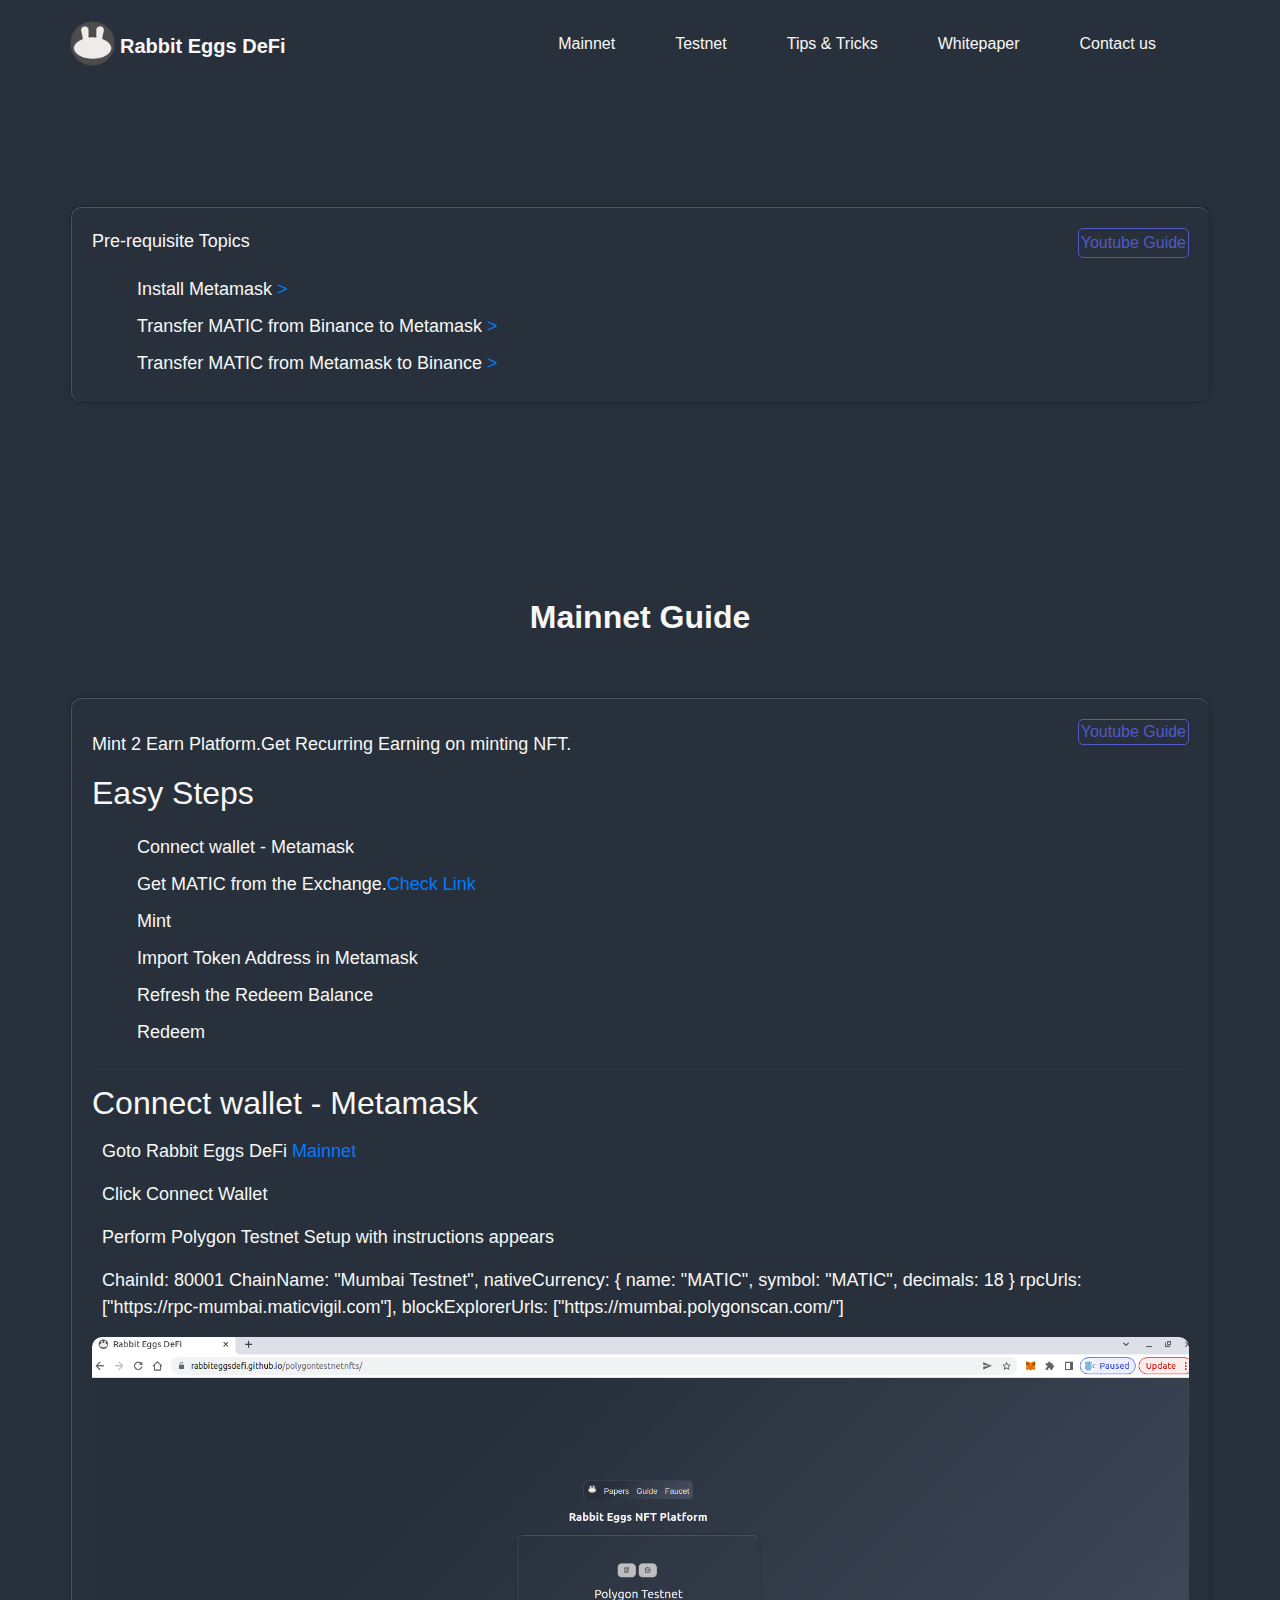
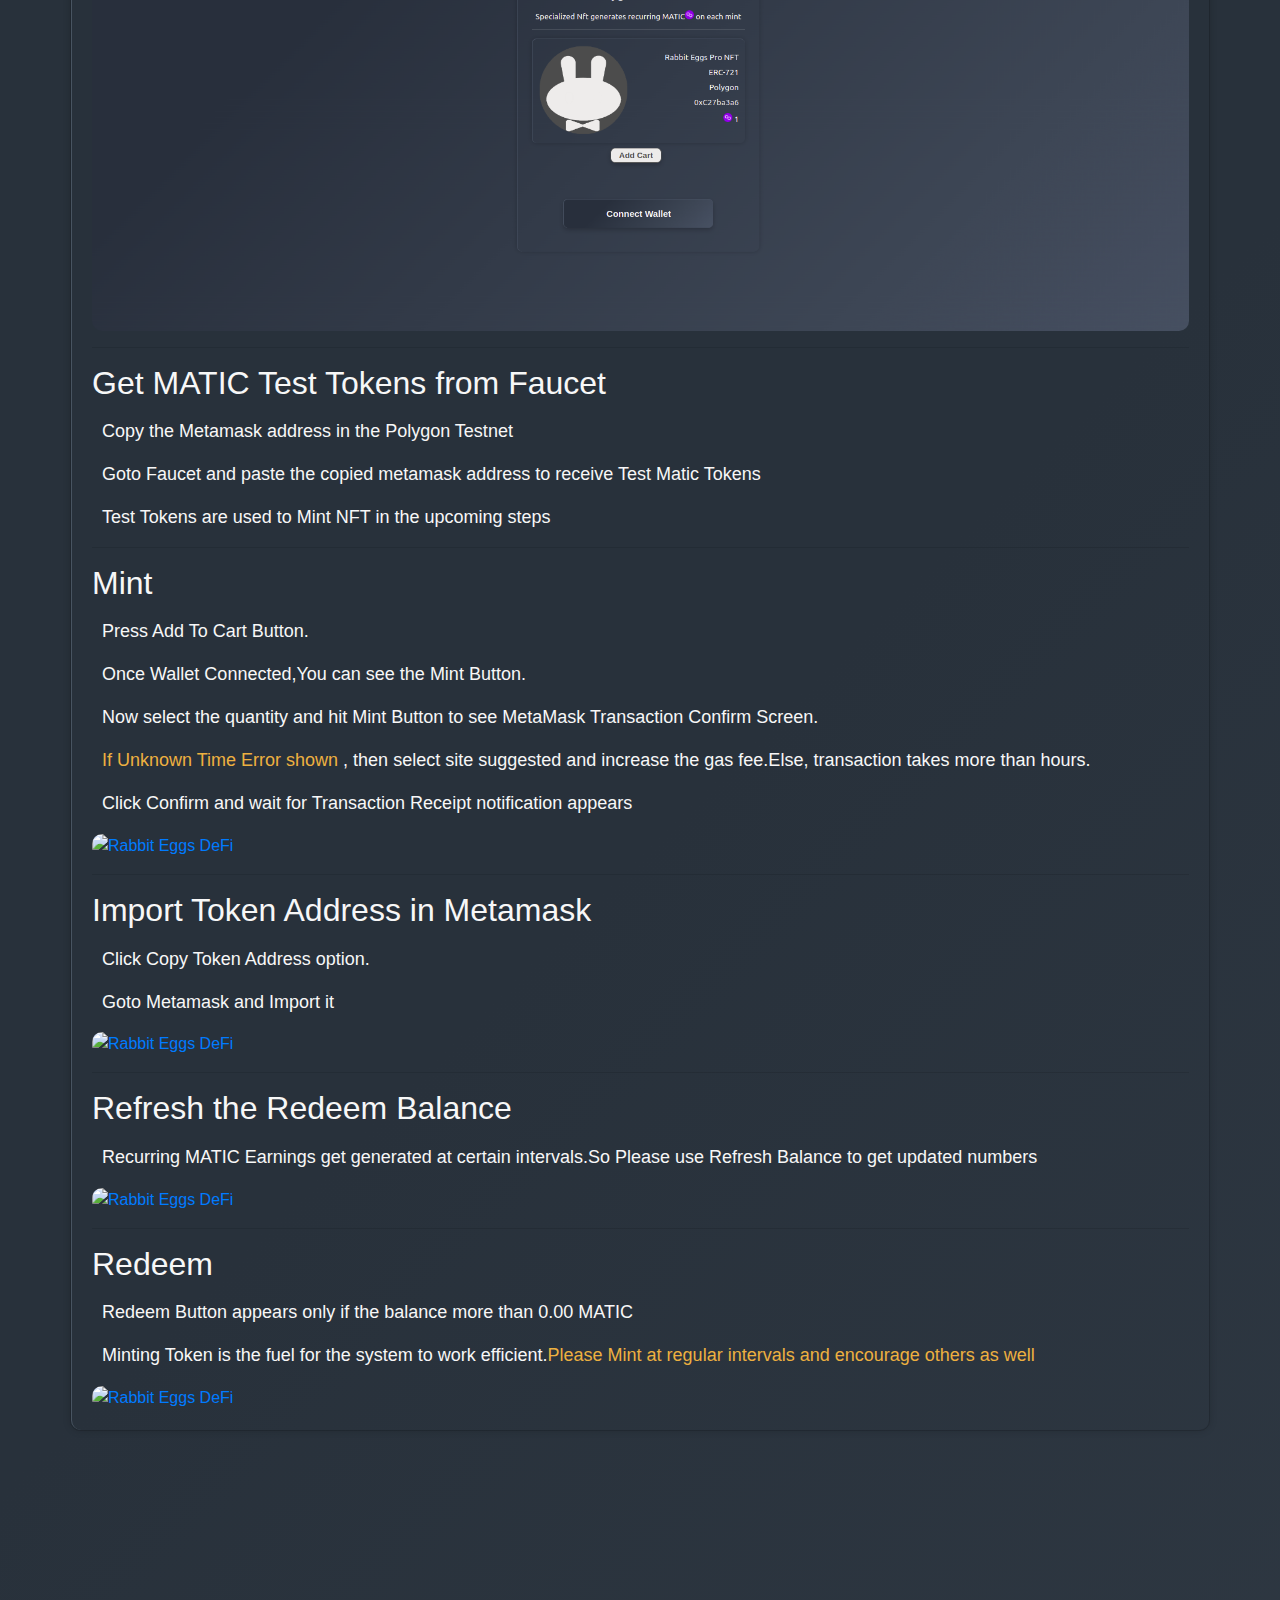
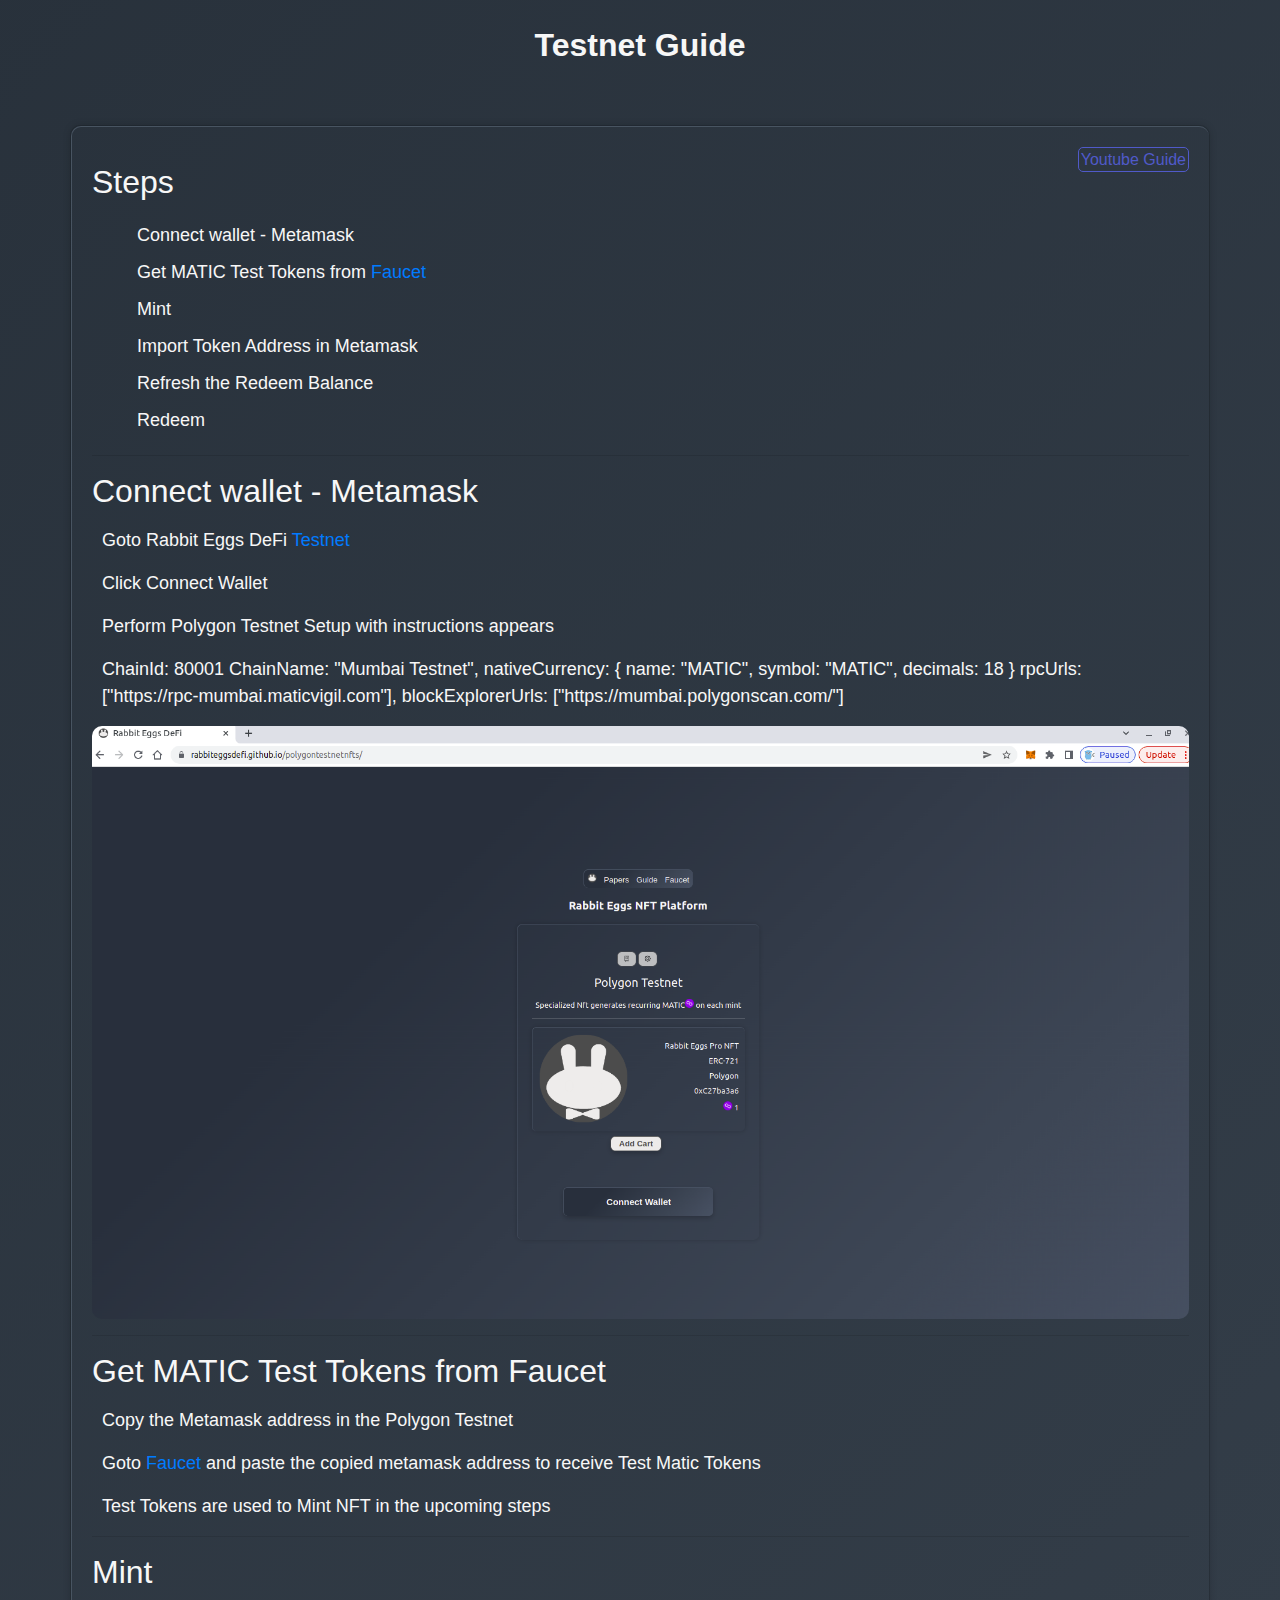
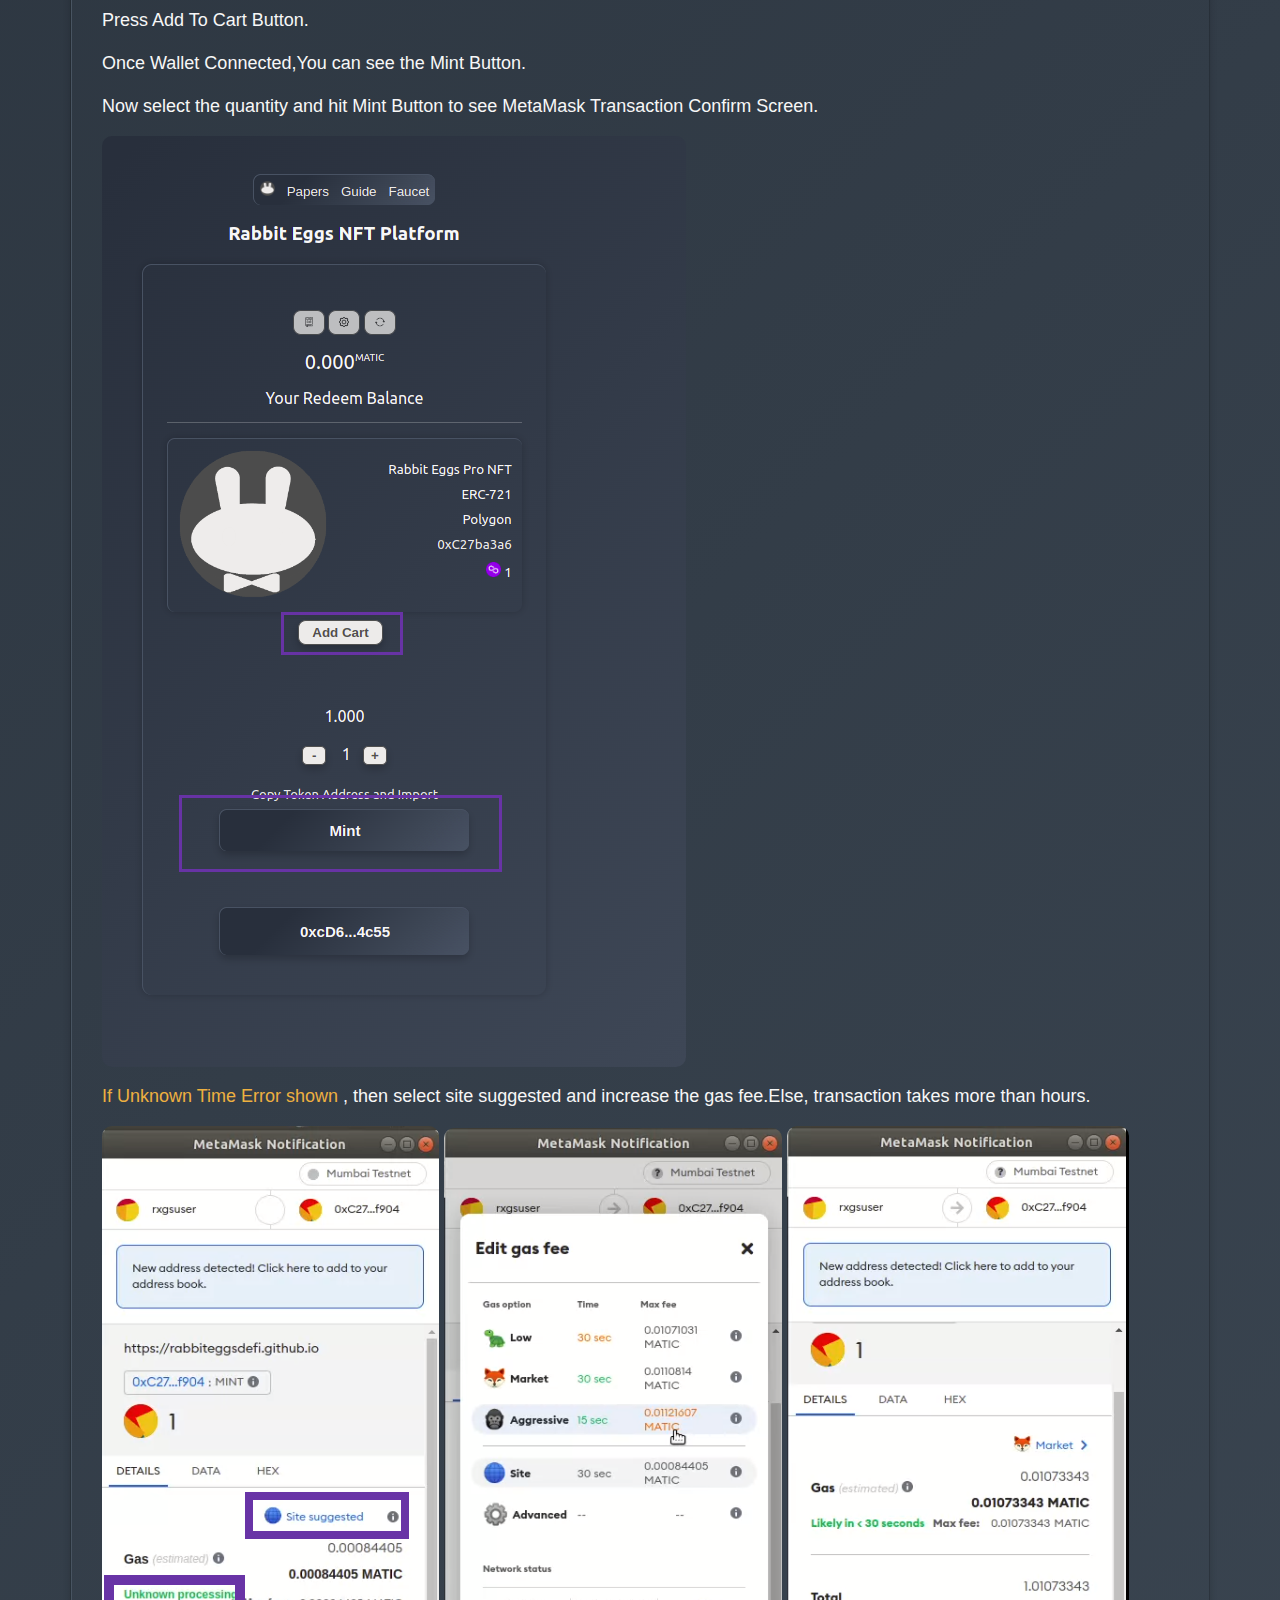
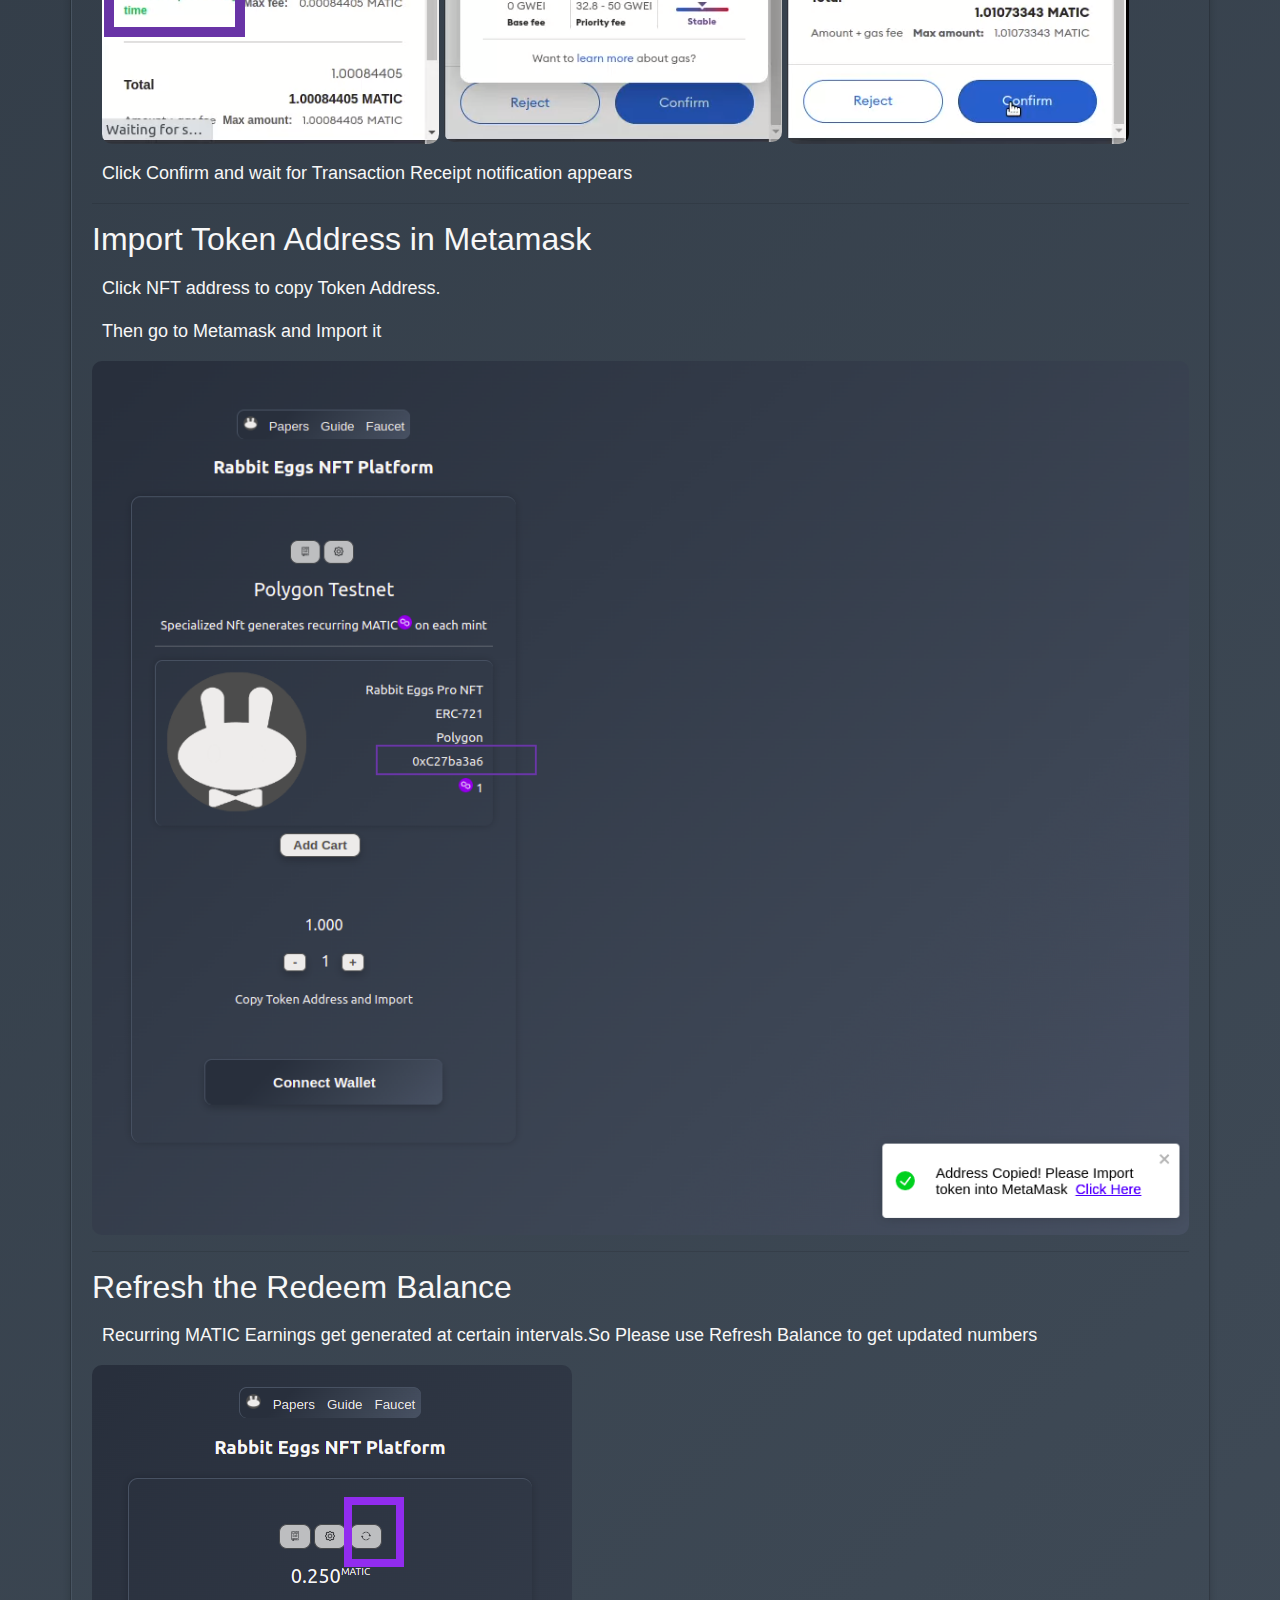
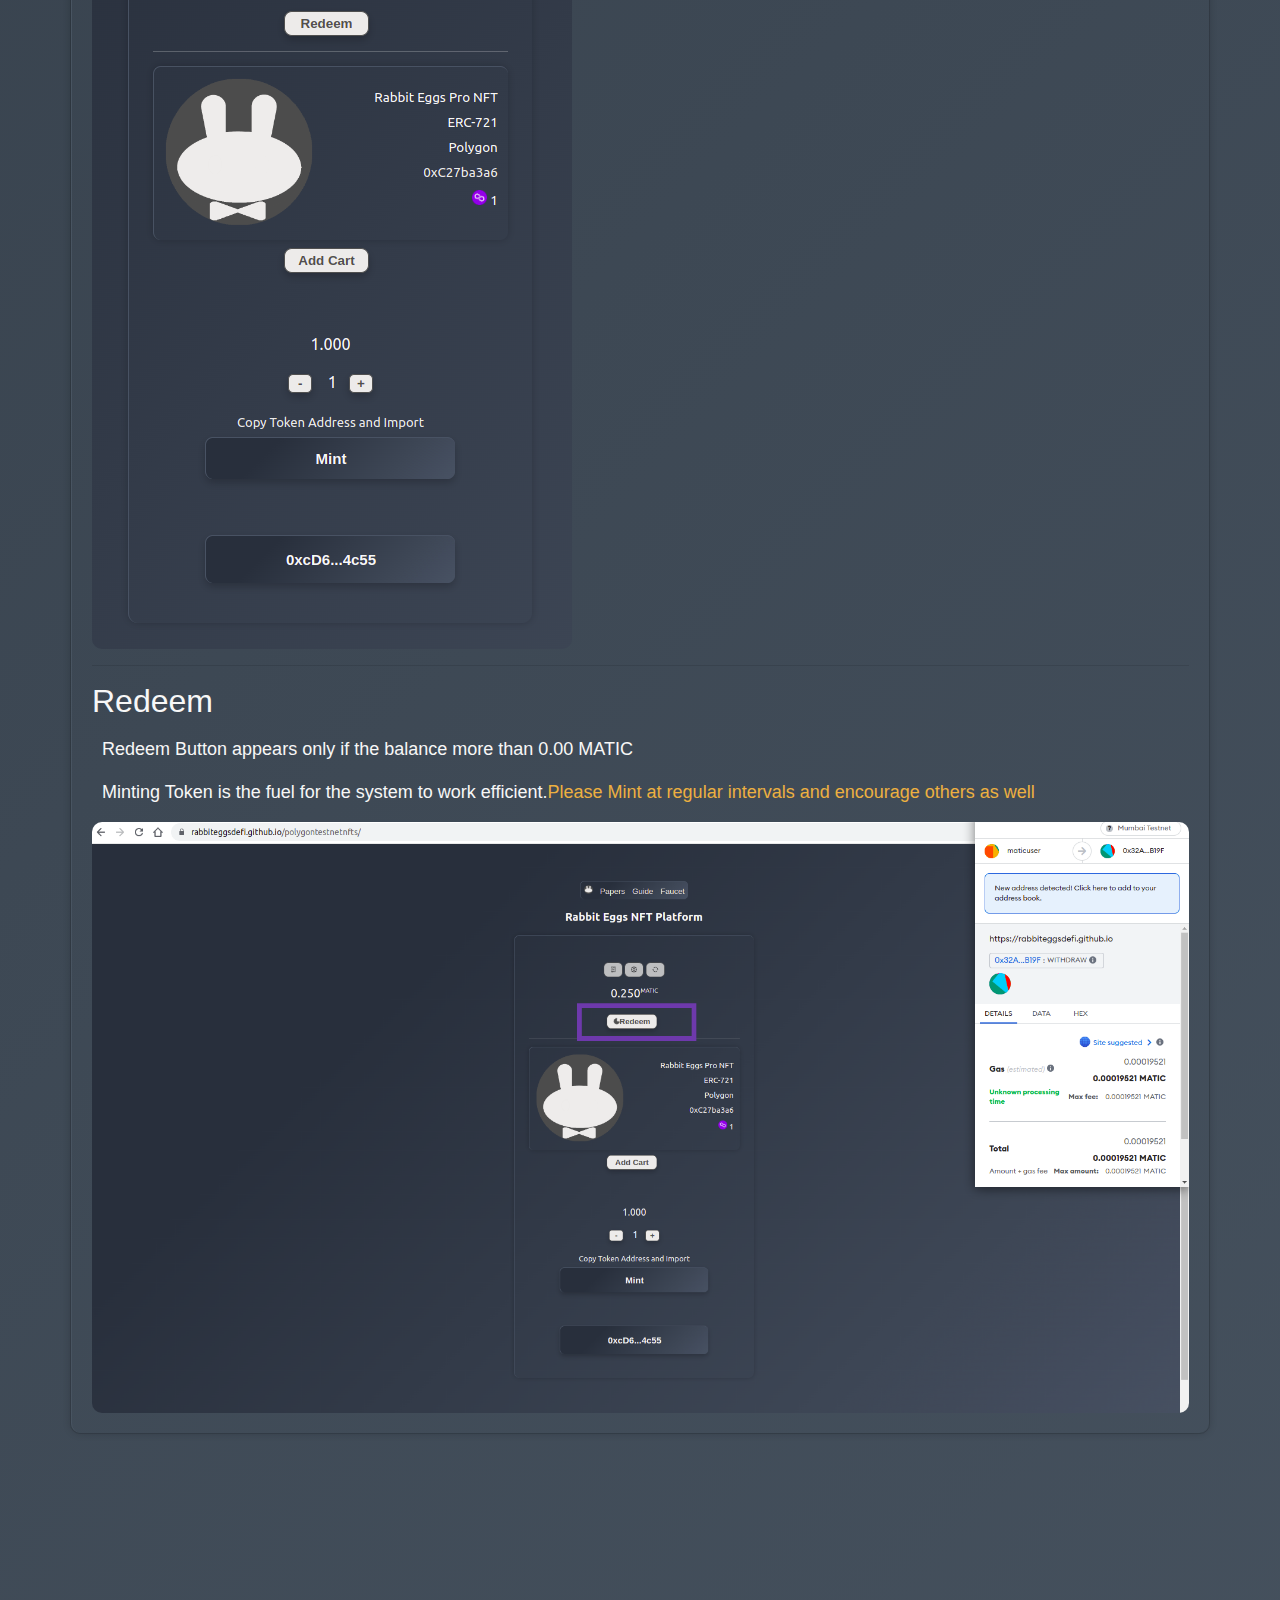
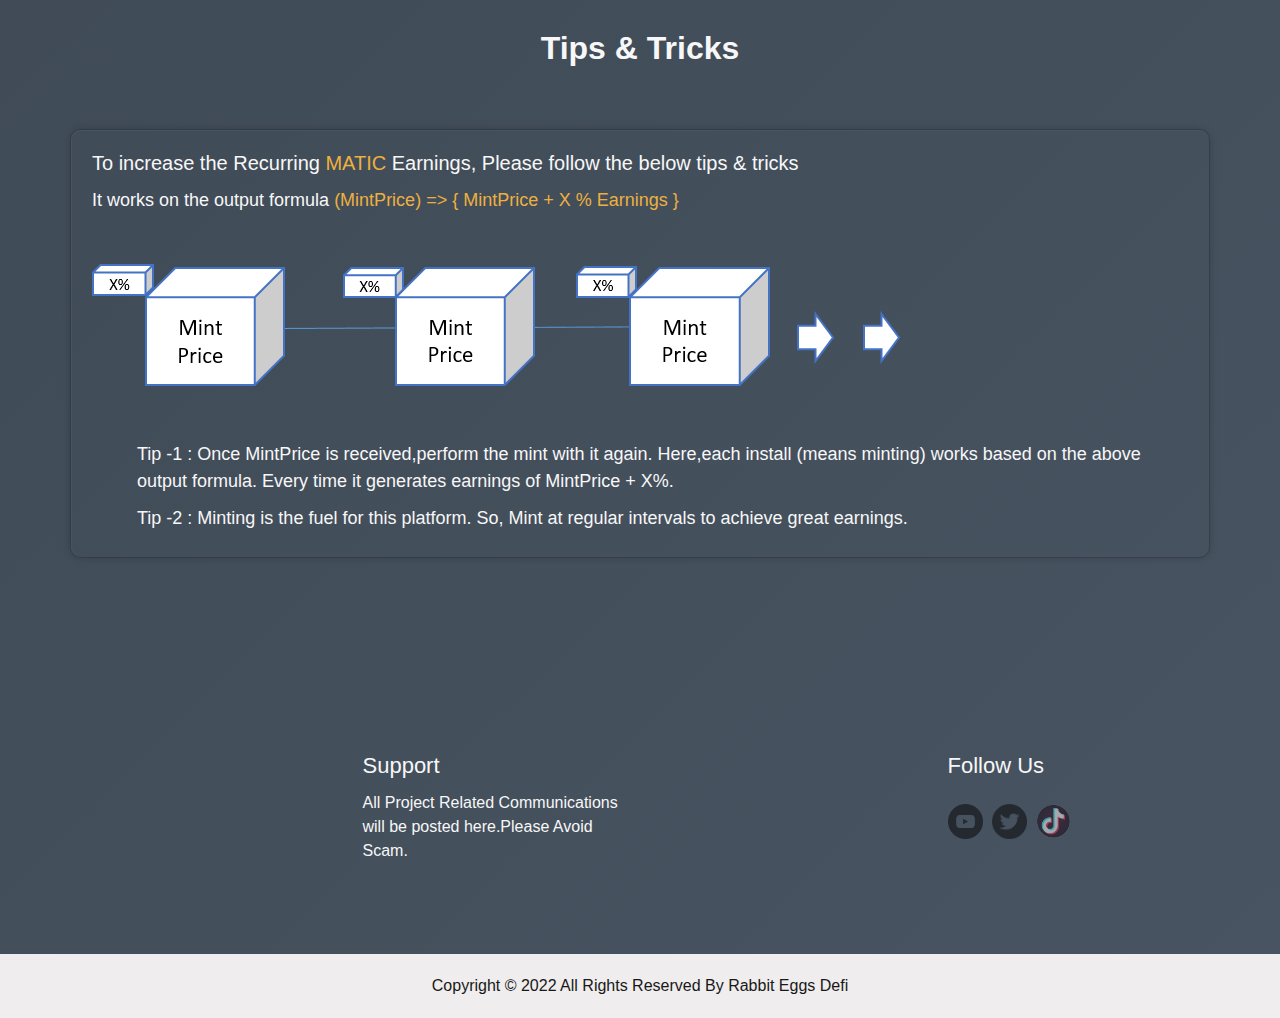
==== index.html @ e7e130bf "first commit" ====
<!DOCTYPE html>
<html>

<head>
  <!-- Basic -->
  <meta charset="utf-8" />
  <meta http-equiv="X-UA-Compatible" content="IE=edge" />
  <!-- Mobile Metas -->
  <meta name="viewport" content="width=device-width, initial-scale=1, shrink-to-fit=no" />
  <!-- Site Metas -->
  <meta name="keywords" content="Rabbit Eggs DeFi" />
  <meta name="description" content="" />
  <meta name="author" content="" />

  <title>Rabbit Eggs DeFi</title>

    <link rel="shortcut icon" type="image/x-icon" href="./images/favicon.ico?">
  <!-- bootstrap core css -->
  <link rel="stylesheet" type="text/css" href="css/bootstrap.css" />


  <link href="css/style.css" rel="stylesheet" />
  <!-- responsive style -->
  <link href="css/responsive.css" rel="stylesheet" />
</head>

<body>
  <div >
    <!-- header section strats -->
    <header class="header_section">
      <div class="container">
        <nav class="navbar navbar-expand-lg custom_nav-container pt-3">
          <a class="navbar-brand" href="index.html">
            <img src="images/logo.png" alt="" /><span>
              Rabbit Eggs DeFi
            </span>
          </a>
          <button class="navbar-toggler" type="button" data-toggle="collapse" data-target="#navbarSupportedContent"
            aria-controls="navbarSupportedContent" aria-expanded="false" aria-label="Toggle navigation">
            <span class="navbar-toggler-icon"></span>
          </button>

          <div class="collapse navbar-collapse" id="navbarSupportedContent">
            <div class="d-flex ml-auto flex-column flex-lg-row align-items-center">
              <ul class="navbar-nav  ">

                <li class="nav-item">
                  <a class="nav-link" href="#bscmainnet">Mainnet</a>
                </li>
                <li class="nav-item">
                  <a class="nav-link" href="#bsctestnet">Testnet</a>
                </li>
                 <li class="nav-item">
                  <a class="nav-link" href="#tipstricks">Tips & Tricks</a>
                </li>
                <li class="nav-item">
                  <a class="nav-link" target="_blank" href="Rabbit_Eggs_Defi_Whitepaper.pdf">Whitepaper</a>
                </li>
                <li class="nav-item">
                  <a class="nav-link" href="#contact">Contact us</a>
                </li>
              </ul>
            </div>
            <div class="quote_btn-container ml-0 ml-lg-4 d-flex justify-content-center">

            </div>
          </div>
        </nav>
      </div>
    </header>
  </div>

    <!-- service section -->

  

    <section id="prerequisite" class="service_section layout_padding ">
      <div class="container">
        <div class=" layout_padding2">
          <div class="card-deck">
            <div class="card">
              <div class="card-body">
                <p class="card-text">
                  Pre-requisite Topics
                  <a class="vlink" href="https://www.youtube.com/channel/UCGaNXVdMp59672Nkjl3GsVg" target="_blank">Youtube Guide</a>
                  </p>
                  <ul class="card-text">
                    <li>Install Metamask <a target="blank" rel="noopener noreferrer" href="https://chrome.google.com/webstore/detail/metamask/nkbihfbeogaeaoehlefnkodbefgpgknn?hl=en">></a></li>
                    <li>Transfer MATIC from Binance to Metamask <a target="blank" rel="noopener noreferrer" href="transfermatic2.html">></a></li>
                    <li>Transfer MATIC from Metamask to Binance <a target="blank" rel="noopener noreferrer" href="transfermatic.html">></a></li>
                  </ul>
              </div>
            </div>
          </div>
        </div>
      </div>
    </section>
  

    <section id="bscmainnet" class="service_section layout_padding ">
      <div class="container">
        <h2 class="custom_heading">Mainnet Guide</h2>
        <p class="custom_heading-text">
        
        </p>
        <div class=" layout_padding2">
          <div class="card-deck">
            <div class="card">
                  
              <!-- <img class="card-img-top" src="images/card-item-1.png" alt="Card image cap" /> -->
              <div class="card-body">
                <h5 class="card-title">
                  <a class="vlink" href="https://www.youtube.com/channel/UCGaNXVdMp59672Nkjl3GsVg" target="_blank">Youtube Guide</a>
  
                </h5>
              <p class="card-text">
                Mint 2 Earn Platform.Get Recurring Earning on minting NFT. 
                <h2>Easy Steps</h2>
                </p>
  
                <ul class="card-text">
                  <li>Connect wallet - Metamask</li>
                  <li>Get MATIC from the Exchange.<a target="blank" rel="noopener noreferrer" href="transfermatic2.html">Check Link</a></li>
                  <li>Mint</li>
                  <li>Import Token Address in Metamask</li>
                  <li>Refresh the Redeem Balance</li>
                  <li>Redeem</li>
                </ul>
                <hr/>
                <!-- I-->
                <p class="card-text">
                 <h2>Connect wallet - Metamask</h2>
                </p>
  
                <div class="mid-section">
                  <p>Goto Rabbit Eggs DeFi <a target="_blank" href="https://rabbiteggsdefi.github.io/polygontestnetnfts/" >Mainnet</a></p>
                  <p>Click Connect Wallet</p>
                  <p>Perform Polygon Testnet Setup with instructions appears</p>
                  <p>ChainId: 80001
                     ChainName: "Mumbai Testnet",
                     nativeCurrency: {
                      name: "MATIC",
                      symbol: "MATIC",
                      decimals: 18
                    }
                    rpcUrls: ["https://rpc-mumbai.maticvigil.com"],
                    blockExplorerUrls: ["https://mumbai.polygonscan.com/"]</p>
                </div>
  
                <a target="_blank" href="images/1connectwallettest.png">
                <img class="card-img-t" src="images/1connectwallettest.png" alt="Rabbit Eggs DeFi" />
                </a>
                
                              <!-- I-->
                              <hr/>
                              <p class="card-text">
                                <h2>Get MATIC Test Tokens from Faucet</h2>
                               </p>
                              
                               <div class="mid-section">
                                <p>Copy the Metamask address in the Polygon Testnet</p>
                                <p>Goto Faucet and paste the copied metamask address to receive Test Matic Tokens</p>
                                <p>Test Tokens are used to Mint NFT in the upcoming steps</p>
                              </div>
                
                               <!-- <a target="_blank" href="images/2minttest.png">
                               <img class="card-img-t" src="images/2minttest.png" alt="Rabbit Eggs DeFi" />
                               </a>
                 -->
                <!-- I-->
                <hr/>
                <p class="card-text">
                  <h2>Mint</h2>
                 </p>
                
                 <div class="mid-section">
                  <p>Press Add To Cart Button.</p>
                  <p>Once Wallet Connected,You can see the Mint Button.</p>
                  <p>Now select the quantity and hit Mint Button to see MetaMask Transaction Confirm Screen.</p>
                  <p><span class="textcolor">If Unknown Time Error shown </span>, then select site suggested and increase the gas fee.Else, transaction takes more than hours.</p>
                  <p>Click Confirm and wait for Transaction Receipt notification appears</p>
                </div>
  
                 <a target="_blank" href="images/2minttest.png">
                 <img class="card-img-t" src="images/2minttest.png" alt="Rabbit Eggs DeFi" />
                 </a>
  
                   <!-- 1-->
                   <hr/>
                   <p class="card-text">
                     <h2>Import Token Address in Metamask</h2>
                    </p>
                   
                    <div class="mid-section">
                      <p>Click Copy Token Address option. </p>
                      <p>Goto Metamask and Import it</p>
                   </div>
  
                    <a target="_blank" href="images/03importtokenstest.png">
                    <img class="card-img-t" src="images/03importtokenstest.png" alt="Rabbit Eggs DeFi" />
                    </a>
                    
  
                                         <!-- 1-->
                   <hr/>
                   <p class="card-text">
                     <h2>Refresh the Redeem Balance</h2>
                    </p>
                   
                    <div class="mid-section">
                      <p>Recurring MATIC Earnings get generated at certain intervals.So Please use Refresh Balance to get updated numbers</p>
                     <p></p>
                   </div>
  
                    <a target="_blank" href="images/3Redeemtest.png">
                    <img class="card-img-t" src="images/3Redeemtest.png" alt="Rabbit Eggs DeFi" />
                    </a>
  
                                                               <!-- 1-->
                   <hr/>
                   <p class="card-text">
                     <h2>Redeem</h2>
                    </p>
                   
                    <div class="mid-section">
                      <p>Redeem Button appears only if the balance more than 0.00 MATIC </p>
                      <p>Minting Token is the fuel for the system to work efficient.<span class="textcolor">Please Mint at regular intervals and encourage others as well</span></p>
                   </div>
  
                    <a target="_blank" href="images/4Redeemtest.png">
                    <img class="card-img-t" src="images/4Redeemtest.png" alt="Rabbit Eggs DeFi" />
                    </a>
  
              </div>
            </div>
          </div>
        </div>
        <div class="d-flex justify-content-center">
  
          <!-- <a href="" class="custom_dark-btn">
            Whitepaper
          </a> -->
        </div>
      </div>
    </section>
  
  
  <!-- service section -->

  <section id="bsctestnet" class="service_section layout_padding ">
    <div class="container">
      <h2 class="custom_heading">Testnet Guide</h2>
      <p class="custom_heading-text">
      
      </p>
      <div class=" layout_padding2">
        <div class="card-deck">
          <div class="card">
                
            <!-- <img class="card-img-top" src="images/card-item-1.png" alt="Card image cap" /> -->
            <div class="card-body">
              <h5 class="card-title">
                <a class="vlink" href="https://www.youtube.com/channel/UCGaNXVdMp59672Nkjl3GsVg" target="_blank">Youtube Guide</a>

              </h5>
            <p class="card-text">
              <h2>Steps</h2>
              </p>

              <ul class="card-text">
                <li>Connect wallet - Metamask</li>
                <li>Get MATIC Test Tokens from <a target="_blank" href="https://mumbaifaucet.com/" >Faucet</a></li>
                <li>Mint</li>
                <li>Import Token Address in Metamask</li>
                <li>Refresh the Redeem Balance</li>
                <li>Redeem</li>
              </ul>
              <hr/>
              <!-- I-->
              <p class="card-text">
               <h2>Connect wallet - Metamask</h2>
              </p>

              <div class="mid-section">
                <p>Goto Rabbit Eggs DeFi <a target="_blank" href="https://rabbiteggsdefi.github.io/polygontestnetnfts/" >Testnet</a></p>
                <p>Click Connect Wallet</p>
                <p>Perform Polygon Testnet Setup with instructions appears</p>
                <p>ChainId: 80001
                   ChainName: "Mumbai Testnet",
                   nativeCurrency: {
                    name: "MATIC",
                    symbol: "MATIC",
                    decimals: 18
                  }
                  rpcUrls: ["https://rpc-mumbai.maticvigil.com"],
                  blockExplorerUrls: ["https://mumbai.polygonscan.com/"]</p>
              </div>

              <a target="_blank" href="images/1connectwallettest.png">
              <img class="card-img-t" src="images/1connectwallettest.png" alt="Rabbit Eggs DeFi" />
              </a>
              
                            <!-- I-->
                            <hr/>
                            <p class="card-text">
                              <h2>Get MATIC Test Tokens from Faucet</h2>
                             </p>
                            
                             <div class="mid-section">
                              <p>Copy the Metamask address in the Polygon Testnet</p>
                              <p>Goto <a target="_blank" href="https://mumbaifaucet.com/" >Faucet</a> and paste the copied metamask address to receive Test Matic Tokens</p>
                              <p>Test Tokens are used to Mint NFT in the upcoming steps</p>
                            </div>
              
                             <!-- <a target="_blank" href="images/2minttest.png">
                             <img class="card-img-t" src="images/2minttest.png" alt="Rabbit Eggs DeFi" />
                             </a>
               -->
              <!-- I-->
              <hr/>
              <p class="card-text">
                <h2>Mint</h2>
               </p>
              
               <div class="mid-section">
                <p>Press Add To Cart Button.</p>
                <p>Once Wallet Connected,You can see the Mint Button.</p>
                <p>Now select the quantity and hit Mint Button to see MetaMask Transaction Confirm Screen.</p>
                <p>
                  <a target="_blank" href="images/mint1.png">
                    <img class="card-img-t" src="images/mint1.png" alt="Rabbit Eggs DeFi" />
                  </a>
                </p>
                <p><span class="textcolor">If Unknown Time Error shown </span>, then select site suggested and increase the gas fee.Else, transaction takes more than hours.</p>
                <p>
                  <a target="_blank" href="images/minterr1.png">
                    <img class="card-img-t" src="images/minterr1.png" alt="Rabbit Eggs DeFi" />
                  </a>
                  <a target="_blank" href="images/minterr2.png">
                    <img class="card-img-t" src="images/minterr2.png" alt="Rabbit Eggs DeFi" />
                  </a>
                  <a target="_blank" href="images/minterr3.png">
                    <img class="card-img-t" src="images/minterr3.png" alt="Rabbit Eggs DeFi" />
                  </a>
                </p>
                <p>Click Confirm and wait for Transaction Receipt notification appears</p>
              </div>

               <!-- <a target="_blank" href="images/2minttest.png">
               <img class="card-img-t" src="images/2minttest.png" alt="Rabbit Eggs DeFi" />
               </a> -->

                 <!-- 1-->
                 <hr/>
                 <p class="card-text">
                   <h2>Import Token Address in Metamask</h2>
                  </p>
                 
                  <div class="mid-section">
                    <p>Click NFT address to copy Token Address. </p>
                    <p>Then go to Metamask and Import it</p>
                 </div>

                  <a target="_blank" href="images/copytoken.png">
                  <img class="card-img-t" src="images/copytoken.png" alt="Rabbit Eggs DeFi" />
                  </a>
                  

                                       <!-- 1-->
                 <hr/>
                 <p class="card-text">
                   <h2>Refresh the Redeem Balance</h2>
                  </p>
                 
                  <div class="mid-section">
                    <p>Recurring MATIC Earnings get generated at certain intervals.So Please use Refresh Balance to get updated numbers</p>
                   <p></p>
                 </div>

                  <a target="_blank" href="images/refresh.png">
                  <img class="card-img-t" src="images/refresh.png" alt="Rabbit Eggs DeFi" />
                  </a>

                                                             <!-- 1-->
                 <hr/>
                 <p class="card-text">
                   <h2>Redeem</h2>
                  </p>
                 
                  <div class="mid-section">
                    <p>Redeem Button appears only if the balance more than 0.00 MATIC </p>
                    <p>Minting Token is the fuel for the system to work efficient.<span class="textcolor">Please Mint at regular intervals and encourage others as well</span></p>
                 </div>

                  <a target="_blank" href="images/redeem1.png">
                  <img class="card-img-t" src="images/redeem1.png" alt="Rabbit Eggs DeFi" />
                  </a>

            </div>
          </div>
        </div>
      </div>
      <div class="d-flex justify-content-center">

        <!-- <a href="" class="custom_dark-btn">
          Whitepaper
        </a> -->
      </div>
    </div>
  </section>

  
  <section id="tipstricks" class="service_section layout_padding ">
    <div class="container">
      <h2 class="custom_heading">Tips & Tricks</h2>
      <p class="custom_heading-text">
        
      </p>
      <div class=" layout_padding2">
        <div class="card-deck">
          <div class="card">
            
            <!-- <img class="card-img-top" src="images/card-item-1.png" alt="Card image cap" /> -->
            <div class="card-body">
              <h5 class="card-title">
                To increase the Recurring <span class="textcolor">MATIC</span> Earnings, Please follow the below tips & tricks 
              </h5>
              <p class="card-text">
                It works on the output formula <span class="textcolor">(MintPrice) => { MintPrice + X % Earnings }</span>
              </p>
              <p class="card-daigram">
                <img src="images/tips.png" alt="">
              </p>
              <ul class="card-text">
                <li>Tip -1 : Once MintPrice is received,perform the mint with it again. Here,each install (means minting) works based on the 
                  above output formula. Every time it generates earnings of MintPrice + X%.</li>
                <li>Tip -2 : Minting is the fuel for this platform. So, Mint at regular intervals to achieve great earnings. </li>
              </ul>
            </div>
          </div>
        </div>
      </div>
      <div class="d-flex justify-content-center">
      </div>
    </div>
  </section>

  <section id="contact"  class="info_section layout_padding">
    <div class="container">
      <div class="row">
        <div class="col-md-3">
          <!-- <h5>
            Fruits
          </h5>
          <ul>
            <li>
              randomised
            </li>
            <li>
              words which
            </li>
            <li>
              don't look even
            </li>
            <li>
              slightly
            </li>
            <li>
              believable. If you
            </li>
            <li>
              are going to use
            </li>
            <li>
              a passage of
            </li>
            <li>
              Lorem Ipsum,
            </li>
          </ul> -->
        </div>
        <div class="col-md-3">
          <h5>
            Support
          </h5>
              <ul>
            <li>
              All Project Related Communications will be posted here.Please Avoid Scam.
            </li> </ul>
          <!-- <ul>
            <li>
              randomised
            </li>
            <li>
              words which
            </li>
            <li>
              don't look even
            </li>
            <li>
              slightly
            </li>
            <li>
              believable. If you
            </li>
            <li>
              are going to use
            </li>
            <li>
              a passage of
            </li>
            <li>
              Lorem Ipsum,
            </li>
          </ul> -->
        </div>
        <div class="col-md-3">
          <!-- <h5>
            List
          </h5>
          <ul>
            <li>
              randomised
            </li>
            <li>
              words which
            </li>
            <li>
              don't look even
            </li>
            <li>
              slightly
            </li>
            <li>
              believable. If you
            </li>
            <li>
              are going to use
            </li>
            <li>
              a passage of
            </li>
            <li>
              Lorem Ipsum,
            </li>
          </ul> -->
        </div>
        <div class="col-md-3">
          <div class="social_container">
            <h5>
              Follow Us
            </h5>
            <div class="social-box">
              <a href="https://www.youtube.com/channel/UCGaNXVdMp59672Nkjl3GsVg" target="_blank">
                <img src="images/fb.png" alt="">
              </a>

              <a href="https://twitter.com/DefiEggs" target="_blank">
                <img src="images/twitter.png" alt="">
              </a>
              <a href="https://www.tiktok.com/@rabbiteggsdefi?lang=en" target="_blank">
                <img src="images/tiktok.png" alt="">
              </a>
              <!-- <a href="">
                <img src="images/instagram.png" alt="">
              </a> -->
            </div>
          </div>
          <div class="subscribe_container">
            <!-- <h5>
              Subscribe Now
            </h5> -->
            <div class="form_container">
              <!-- <form action="">
                <input type="email">
                <button type="submit">
                  Subscribe
                </button>
              </form> -->
            </div>
          </div>
        </div>
      </div>
    </div>
  </section>



  <!-- footer section -->
  <section class="container-fluid footer_section">
    <p>
      Copyright &copy; 2022 All Rights Reserved By Rabbit Eggs Defi
      
    </p>
  </section>
  <!-- footer section -->

  <script type="text/javascript" src="js/jquery-3.4.1.min.js"></script>
  <script type="text/javascript" src="js/bootstrap.js"></script>

</body>

</html>
---- css/style.css ----
body {
  font-family: 'Poppins', sans-serif;
  color: #f7f7f7;
     background-color: #485461;
    background-image: linear-gradient(315deg, #485461 0%, #28313b 74%);
}

.layout_padding {
  padding: 75px 0;
}

.layout_padding2 {
  padding: 45px 0;
}

.layout_padding2-top {
  padding-top: 45px;
}


.layout_padding2-bottom {
  padding-bottom: 45px;
}

.layout_padding-top {
  padding-top: 75px;
}

.layout_padding-bottom {
  padding-bottom: 75px;
}


.custom_dark-btn,
.custom_orange-btn {
  display: inline-block;
  padding: 10px 0;
  text-align: center;
  width: 145px;
  outline: none;
  color: #f7f7f7;
  border: 1px solid transparent;
  border-radius: 10px;
}

.custom_dark-btn {
  background-color: #464EB8;
}



.custom_dark-btn:hover {
  border: 1px solid #464EB8;
  color: #f7f7f7;
  background-color: #505AC9;
}

.custom_orange-btn {
  background-color: #464EB8;
}

.custom_orange-btn:hover {
  border: 1px solid #464EB8;
  color: #f7f7f7;
  background-color: #505AC9;
}

.custom_heading {
  text-align: center;
  font-weight: bold;
}

.custom_heading-text {
  text-align: center;
}


/*header section*/
.hero_area {
  height: 98vh;
  background-color: #485461;
  background-image: linear-gradient(315deg, #485461 0%, #28313b 74%);
  box-shadow: 0 4px 8px 0 rgba(0, 0, 0, 0.2); 
}

.hero_area.sub_pages {
  height: auto;
}

/* .header_section {} */

.header_section .container-fluid {
  padding-right: 25px;
  padding-left: 25px;
}

.header_section .nav_container {
  margin: 0 auto;
}

.custom_nav-container.navbar-expand-lg .navbar-nav .nav-link {
  padding: 10px 30px;
  color: #f7f7f7;
  text-align: center
}

a,
a:hover,
a:focus {
  text-decoration: none;
}

a:hover,
a:focus {
  color: #f7f7f7;
}

.btn,
.btn:focus {
  outline: none !important;
  box-shadow: none;
}



.navbar-brand,
.navbar-brand:hover {
  text-transform: capitalize;
  font-weight: bold;
  font-size: 24px;
  color: #fafcfd;
}

.custom_nav-container .nav_search-btn {
  background-image: url(../images/search-icon.png);

  background-size: 22px;
  background-repeat: no-repeat;
  background-position-y: 7px;
  width: 35px;
  height: 35px;
  padding: 0;
  border: none;
}

.navbar-brand {
  display: flex;
  align-items: center;
}

.navbar-brand img {
  width: 45px;
  margin-right: 5px;
}

.navbar-brand span {
  font-size: 20px;
  font-weight: 700;
  color: #f7f7f7;
  margin-top: 5px;
}

.custom_nav-container {
  z-index: 99999;
  padding: 15px 0;
}

.custom_nav-container .navbar-toggler {
  outline: none;
}

.custom_nav-container .navbar-toggler .navbar-toggler-icon {
  background-image: url(../images/menu.png);
  background-size: 55px;
}

.quote_btn-container a {
  display: inline-block;
  padding: 5px 15px;
  background-color: #fc5d35;
  color: #f7f7f7;
  font-size: 14px;
  text-transform: uppercase;
}

/*end header section*/

/* slider section */
.slider_section {
  padding-top: 8%;
}

.slider_item-box {
  width: 100%;
  height: 100%;
}

.slider_item-box .container {
  height: 100%;
}

.slider_img-box {
  width: 85%;
  margin: 0 auto;
}

.slider_img-box img {
  width: 100%;
  opacity: 0.5;
}

.slider_item-container {
  display: flex;
  align-items: center;
  width: 100%;
  height: 100%;
  background-repeat: no-repeat;
}

.slider_item-container .slider_item-detail {}

.slider_item-detail h1 {
  font-weight: 700;
  font-size: 60px;
  width: 95%;
}

.slider_item-detail p {
  margin: 45px 0;
}

.slider_call-btn {
  display: inline-block;
  padding: 8px 20px;
  background-color: #edb040;
  color: #fefdfd;
  border-radius: 20px;
}

.slider_section #carouselExampleControls,
.carousel-inner,
.carousel-item {
  height: 100%;
}

.slider_section .custom_carousel-control {
  position: absolute;
  top: 50%;
  left: 2%;
  width: 105px;
  transform: translateY(-50%);
}

.slider_section .custom_carousel-control .carousel-control-prev,
.slider_section .custom_carousel-control .carousel-control-next {
  margin: 10px 0;
  position: relative;
  width: 45px;
  height: 45px;
  border: none;
  opacity: 1;
  background-repeat: no-repeat;
  background-size: 12px;
  background-position: center;
}

.slider_section .custom_carousel-control .carousel-control-prev {
  background-image: url(../images/prev.png);
  background-color: #fc5d35;
}

.slider_section .custom_carousel-control .carousel-control-next {
  background-image: url(../images/next.png);
  background-color: #000000;
}

/* end slider section */


/* service section */
.service_section .card .card-img-top {
  width: 50px;
  margin: 55px auto 5px auto;
  box-shadow: 0 4px 8px 0 rgba(0, 0, 0, 0.2); 
  
}

.service_section .card {
  text-align: center;
  box-sizing: border-box;
  position: relative;
  color: #f7f7f7;
  background-color: transparent;
  border-radius: 10px;
}

.service_section .card .card-title {
  color: #f7f7f7;

}

.card-body {
  text-align: left;
  color: inherit;
  text-decoration: none;
  border-left: 1px solid #485461;
  border-top: 1px solid #485461;
  border-radius: 10px;
  transition: color 0.15s ease, border-color 0.15s ease;
  box-shadow: 0 0px 8px 0 rgba(0, 0, 0, 0.2);
  
}

.textcolor {
  color: #edb040;
  
}

.card-text{
  text-align: left;
  font-size: large;
  font-family: "Roboto", sans-serif;
  list-style: none;
}

.card-text li {
  padding: 5px;
}

.vlink {
  padding: 2px;
  color: #505AC9;
  border: 1px solid #505AC9;
  border-radius: 5px;
  font-size: medium;
  float: right;
}

.card-daigram {
  margin-top: 50px;
  margin-bottom: 50px;
}

.card-img-t {
  max-width: 100%;
  height: auto;
  border-radius: 10px;
}

.mid-section {
  padding: 0 10px;
  font-size: large;
  font-family: "Roboto", sans-serif;
}
/* end service section */


/* tasty section */

.tasty_section {
  width: 100%;
  height: 500px;
  background-image: url(../images/tasty-image.png);
  background-repeat: no-repeat;
  background-size: cover;
  display: flex;
  justify-content: center;
  align-items: center;

}

.tasty_section h2 {
  font-size: 125px;
  text-align: center;
  font-weight: bold;
  color: #ffffff;
  text-transform: uppercase;
}

/* end tasty section */

/* client section */
.client_container {
  display: flex;
  flex-direction: column;
  justify-content: center;
  align-items: center;
}

.client_img-box {
  width: 350px;
}

.client_img-box img {
  width: 100%
}

.client_container h3 {
  text-align: center;
  margin-bottom: 25px;
}


.client_section .custom_carousel-control {
  position: absolute;
  top: 100%;
  left: 50%;
  width: 105px;
  transform: translateX(-50%);
}

.client_section .custom_carousel-control .carousel-control-prev,
.client_section .custom_carousel-control .carousel-control-next {
  width: 45px;
  height: 45px;
  border: none;
  border-radius: 100%;
  opacity: 1;
  background-repeat: no-repeat;
  background-size: 12px;
  background-position: center;
  background-color: #292727;
}

.client_section .custom_carousel-control .carousel-control-prev:hover,
.client_section .custom_carousel-control .carousel-control-next:hover {
  background-color: #fc5d35;
}

.client_section .custom_carousel-control .carousel-control-prev {
  background-image: url(../images/prev.png);
}

.client_section .custom_carousel-control .carousel-control-next {
  background-image: url(../images/next.png);
}

/* end client section */

/* contact section */

.contact_section {
  background-image: url(../images/orange-dish.png);
  background-repeat: no-repeat;
  background-size: 215px;
  background-position: right center;
}

.contact_section input {
  border: none;
  outline: none;
  border-bottom: .8px solid #252525;
  width: 90%;
  margin: 10px 0;
}

.contact_form-container {
  padding: 15px 0 15px 0;

}

.contact_form-container button {
  border: none;
  background-color: #fc5d35;
  color: #fff;
  padding: 8px 40px;
  text-transform: uppercase;
  font-size: 14px;
}


/* contact section */

/* map section */
.map_section {
  height: 500px;
}


/* end map section */

/* info section */
.info_section ul {
  padding: 0;
}

.info_section ul li {
  list-style-type: none;
  margin: 3px 0;

}

.info_section h5 {
  margin-bottom: 12px;
  font-size: 22px;
}

.info_section .social-box {
  margin: 25px 0;
}

.info_section .social-box img {
  width: 35px;
  margin-right: 5px;
  opacity: 0.5;
}

.info_section .form_container input {
  width: 225px;
  height: 30px;
}

.info_section .form_container button {
  background-color: #fc5d35;
  border: none;
  outline: none;
  color: #fff;
  padding: 5px 30px;
  margin-top: 15px;
  font-size: 15px;
}

/* end info section */


/* footer section*/

.footer_section {
  background-color: #efeded;
  padding: 20px 0;
  font-family: "Roboto", sans-serif;
}

.footer_section p {
  color: #191818;
  margin: 0;
  text-align: center;
}

.footer_section a {
  color: #191818;
}

/* end footer section*/
---- css/responsive.css ----
@media (max-width: 1120px) {
    .hero_area {
        height: auto;
    }

    .slider_section {
        padding: 50px 0;

    }
}

@media (max-width: 992px) {
    .custom_nav-container .nav_search-btn {
        background-position: center;
    }

    .service_section .card-deck {

        flex-direction: column;

    }

    .service_section .card-deck .card {
        margin-bottom: 25px;
    }
}

@media (max-width: 768px) {

    .slider_img-box {

        width: 85%;
        margin: 65px auto;

    }

    .slider_section .custom_carousel-control {

        position: absolute;
        top: 100%;
        left: 50%;
        width: 105px;
        transform: translate(-50%, -50%);
        display: flex;
        justify-content: space-between;

    }

    .fruit_section .fruit_detail-box {

        margin-bottom: 40px;
        text-align: center;

    }

    .fruit_detail-box>div {

        display: flex;
        justify-content: center;

    }

    .contact_section {
        background-size: 105px;
    }

    .contact_section input {

        background-color: transparent;

    }

    .info_section .col-md-3 {
        text-align: center;
    }

    .info_section .col-md-3:not(:nth-last-child(1)) {

        margin-bottom: 35px;
    }

    .tasty_section h2 {

        font-size: 80px;
    }
}

@media (max-width: 576px) {
    .slider_item-container .slider_item-detail {

        text-align: center;

    }

    .slider_item-container .slider_item-detail .d-flex {

        justify-content: center;

    }
}

@media (max-width: 480px) {}

@media (max-width: 400px) {}

@media (max-width: 360px) {}

@media (min-width: 1200px) {
    .container {
        max-width: 1170px;
    }

}
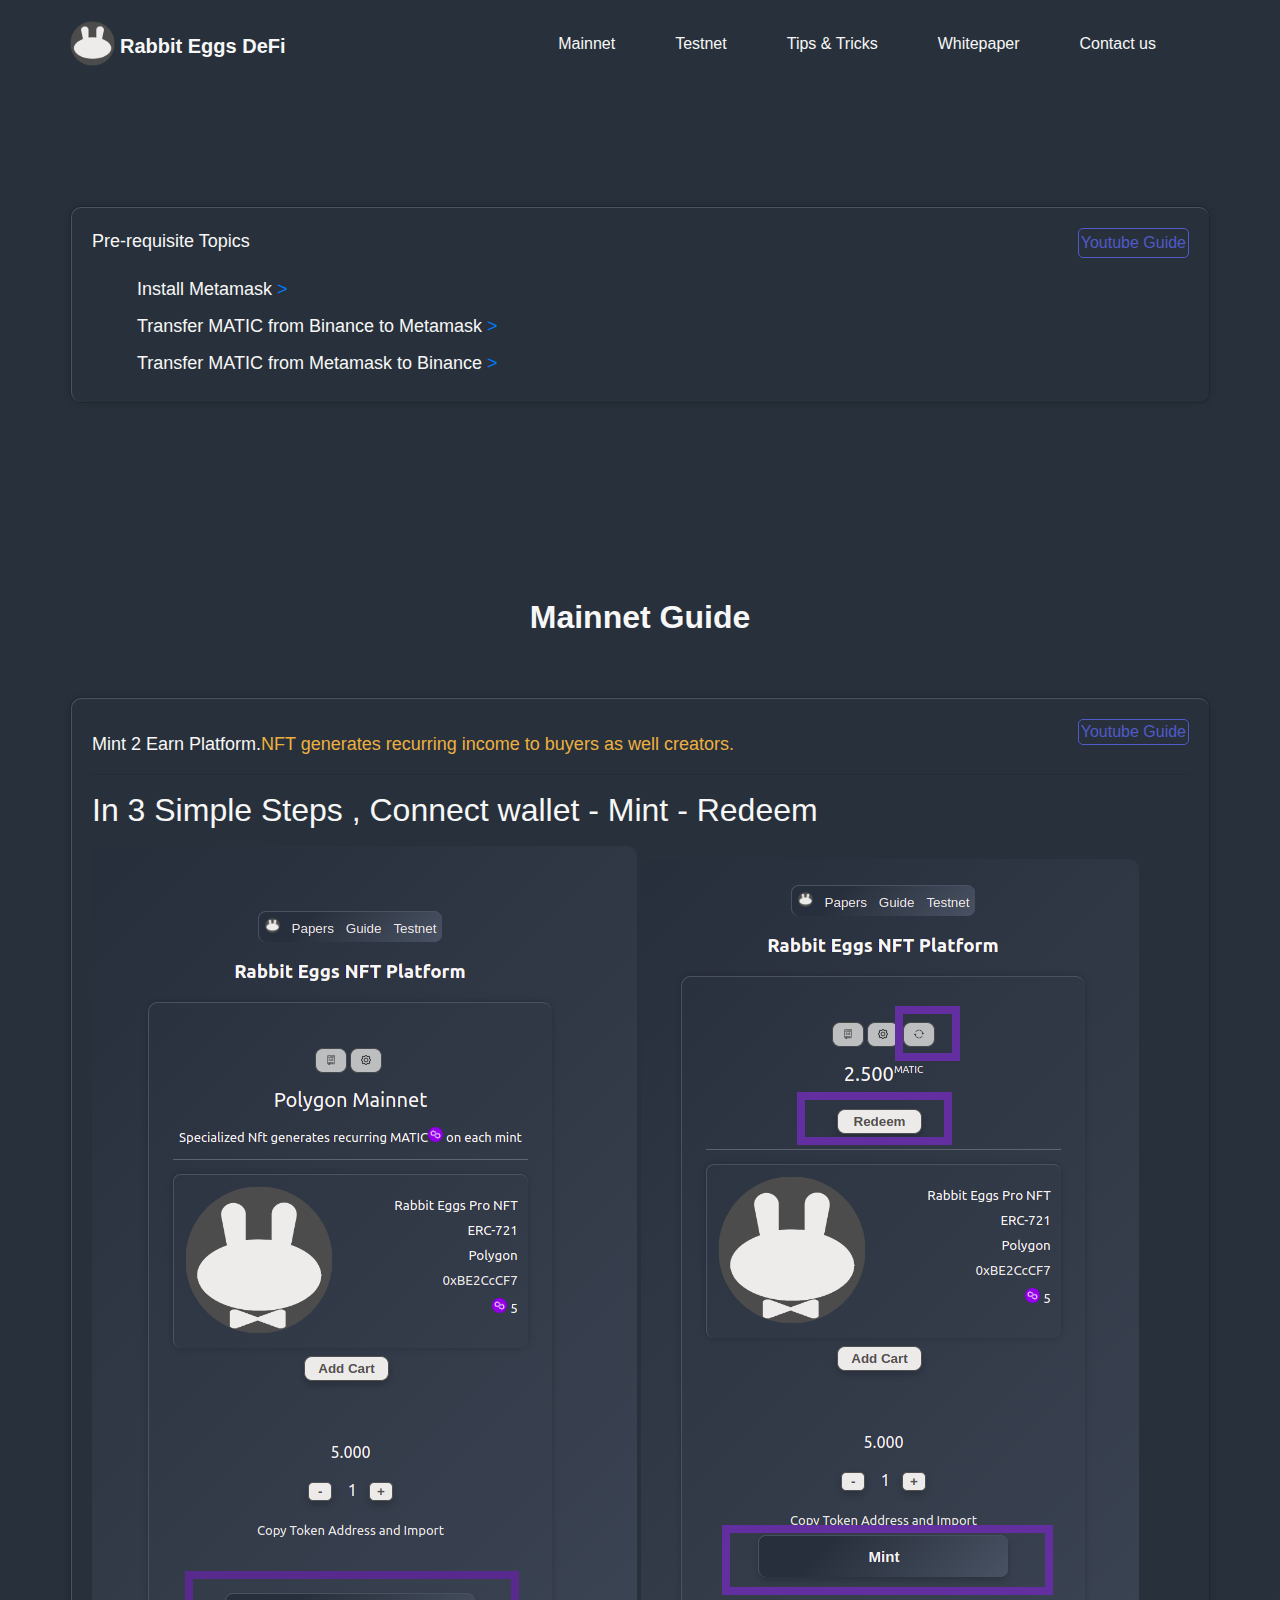
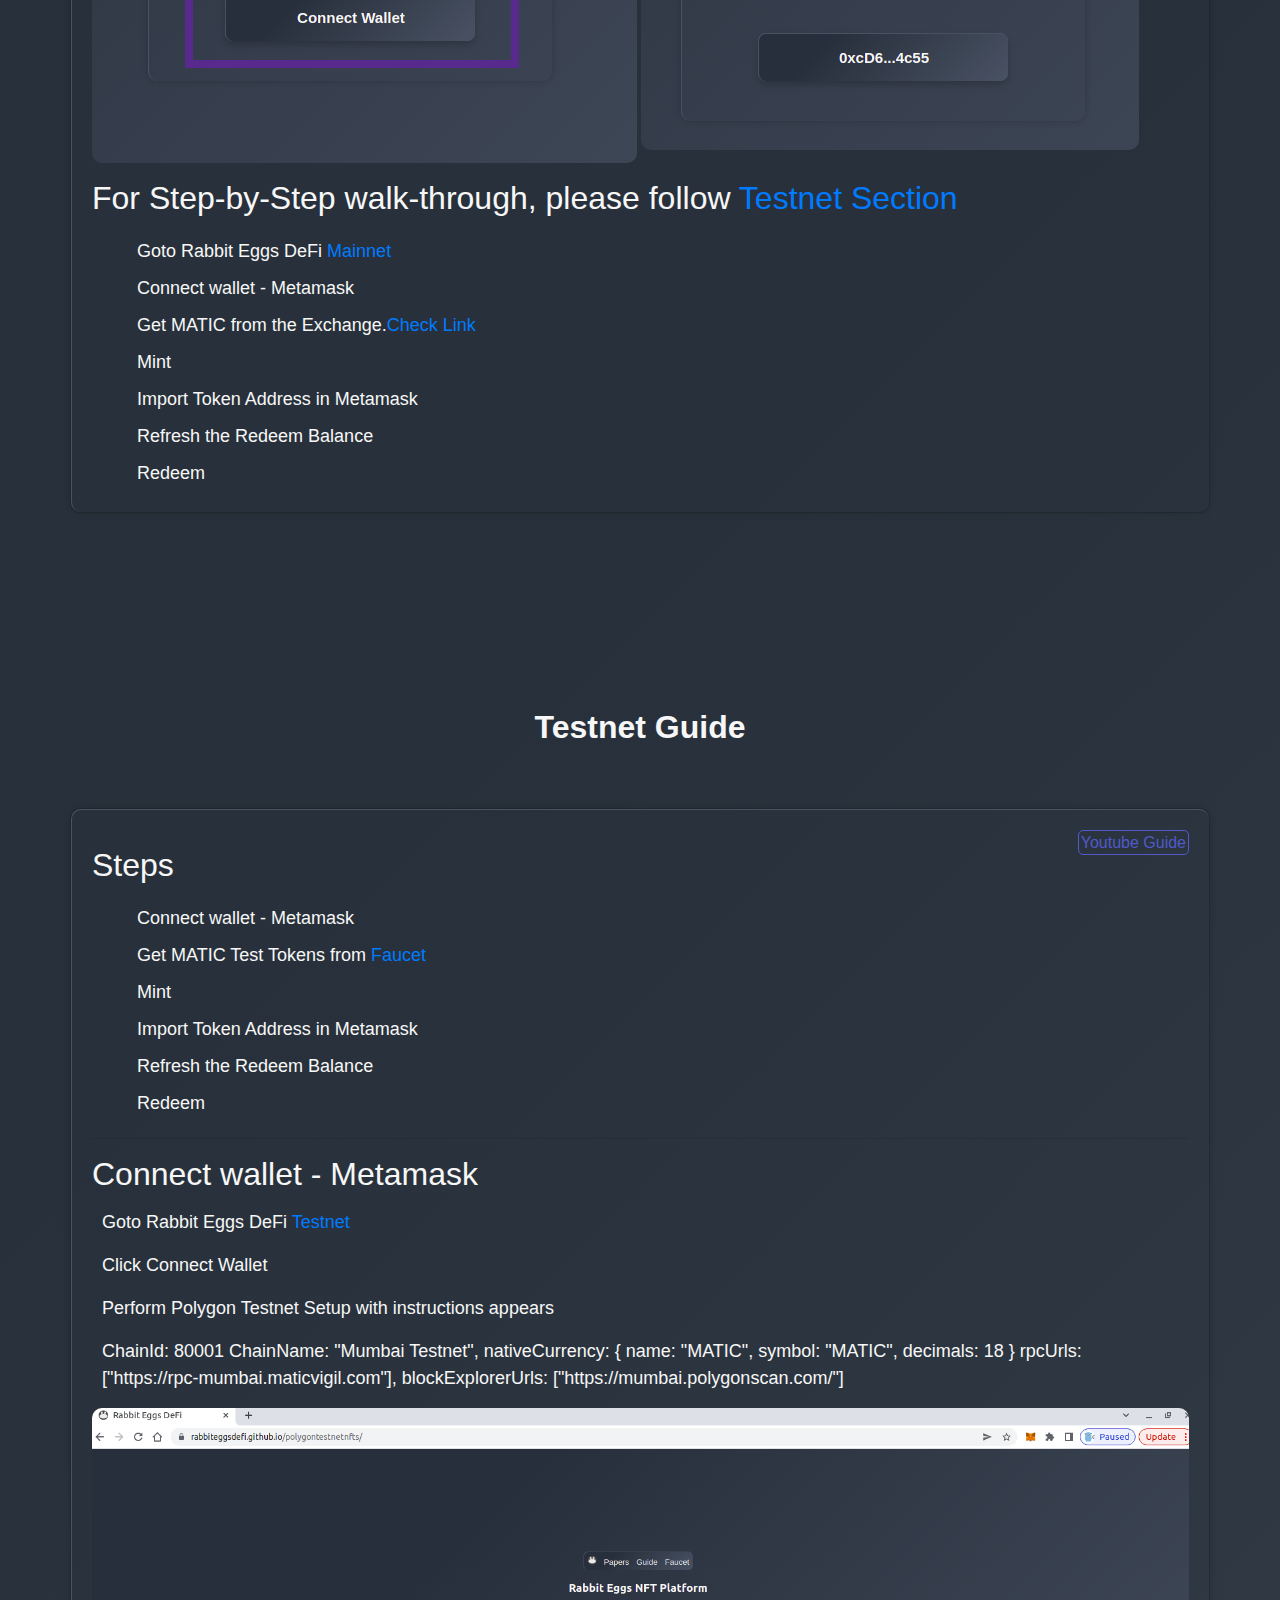
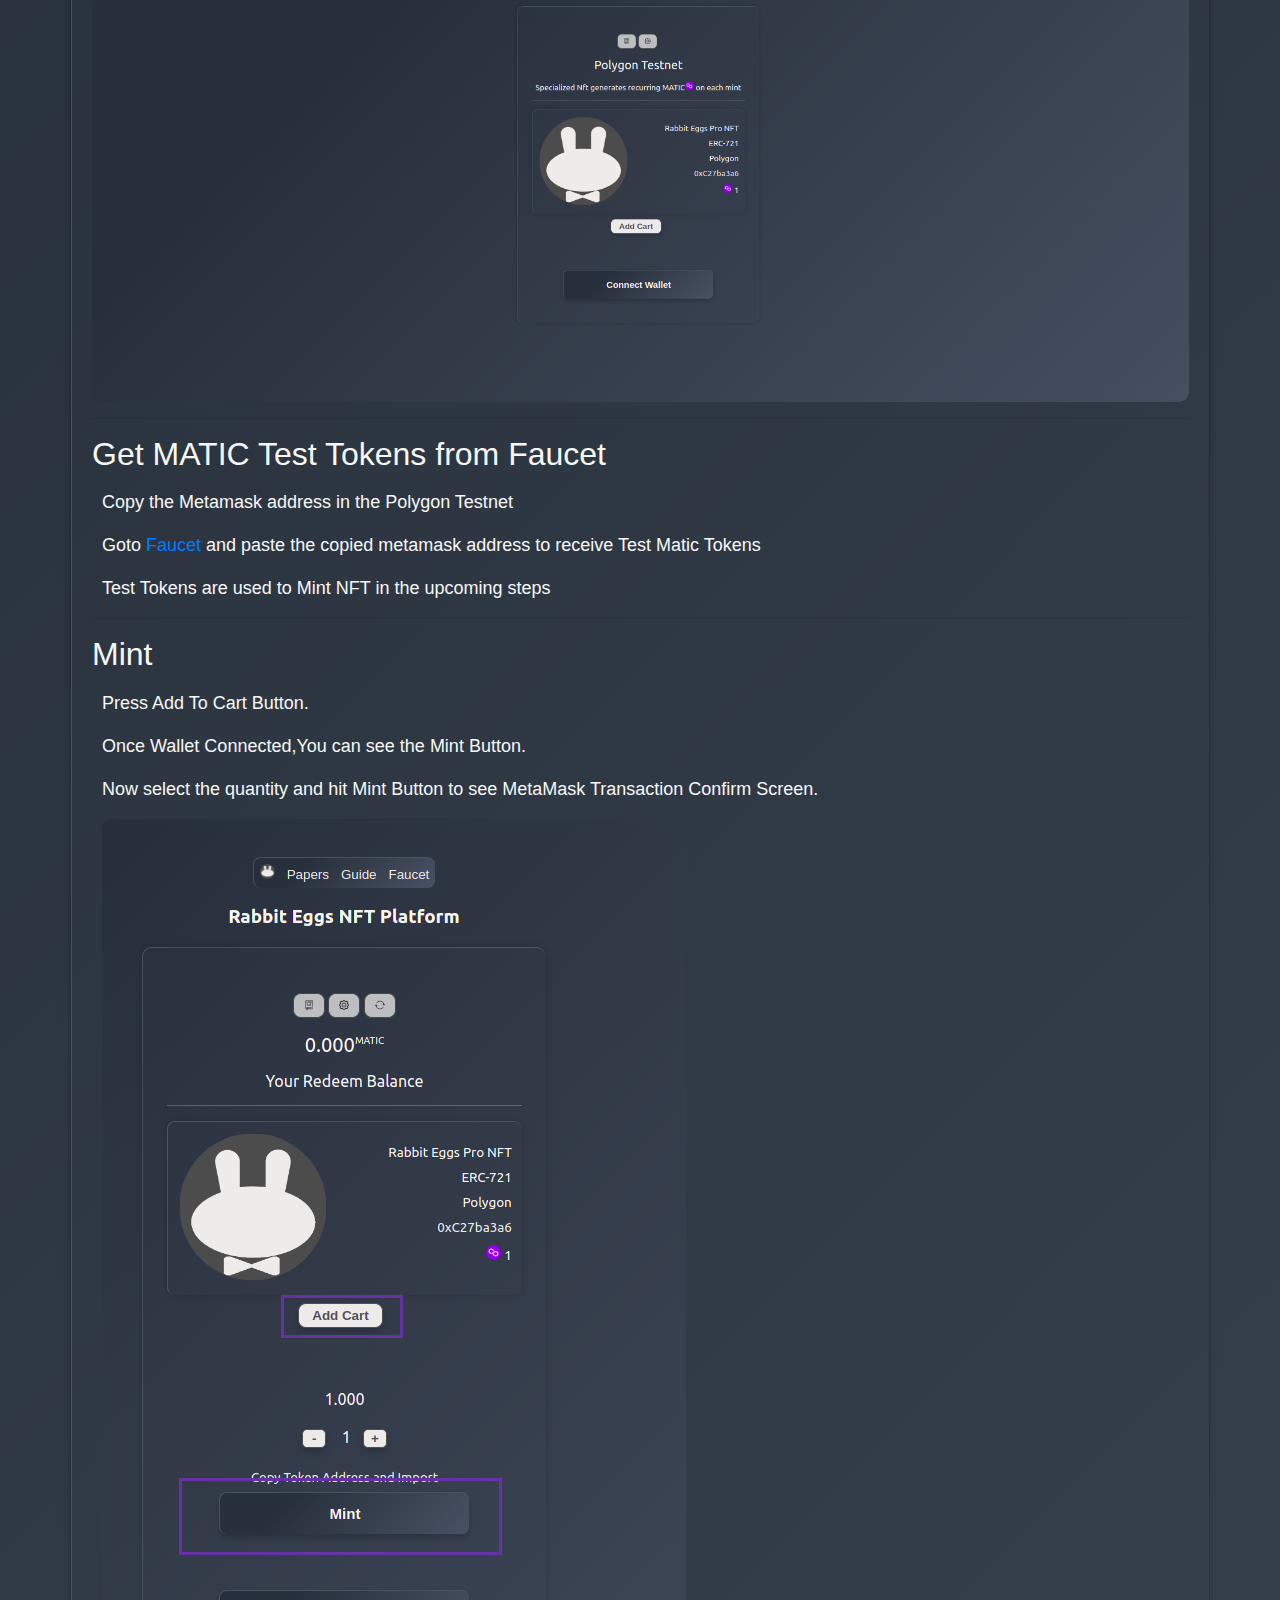
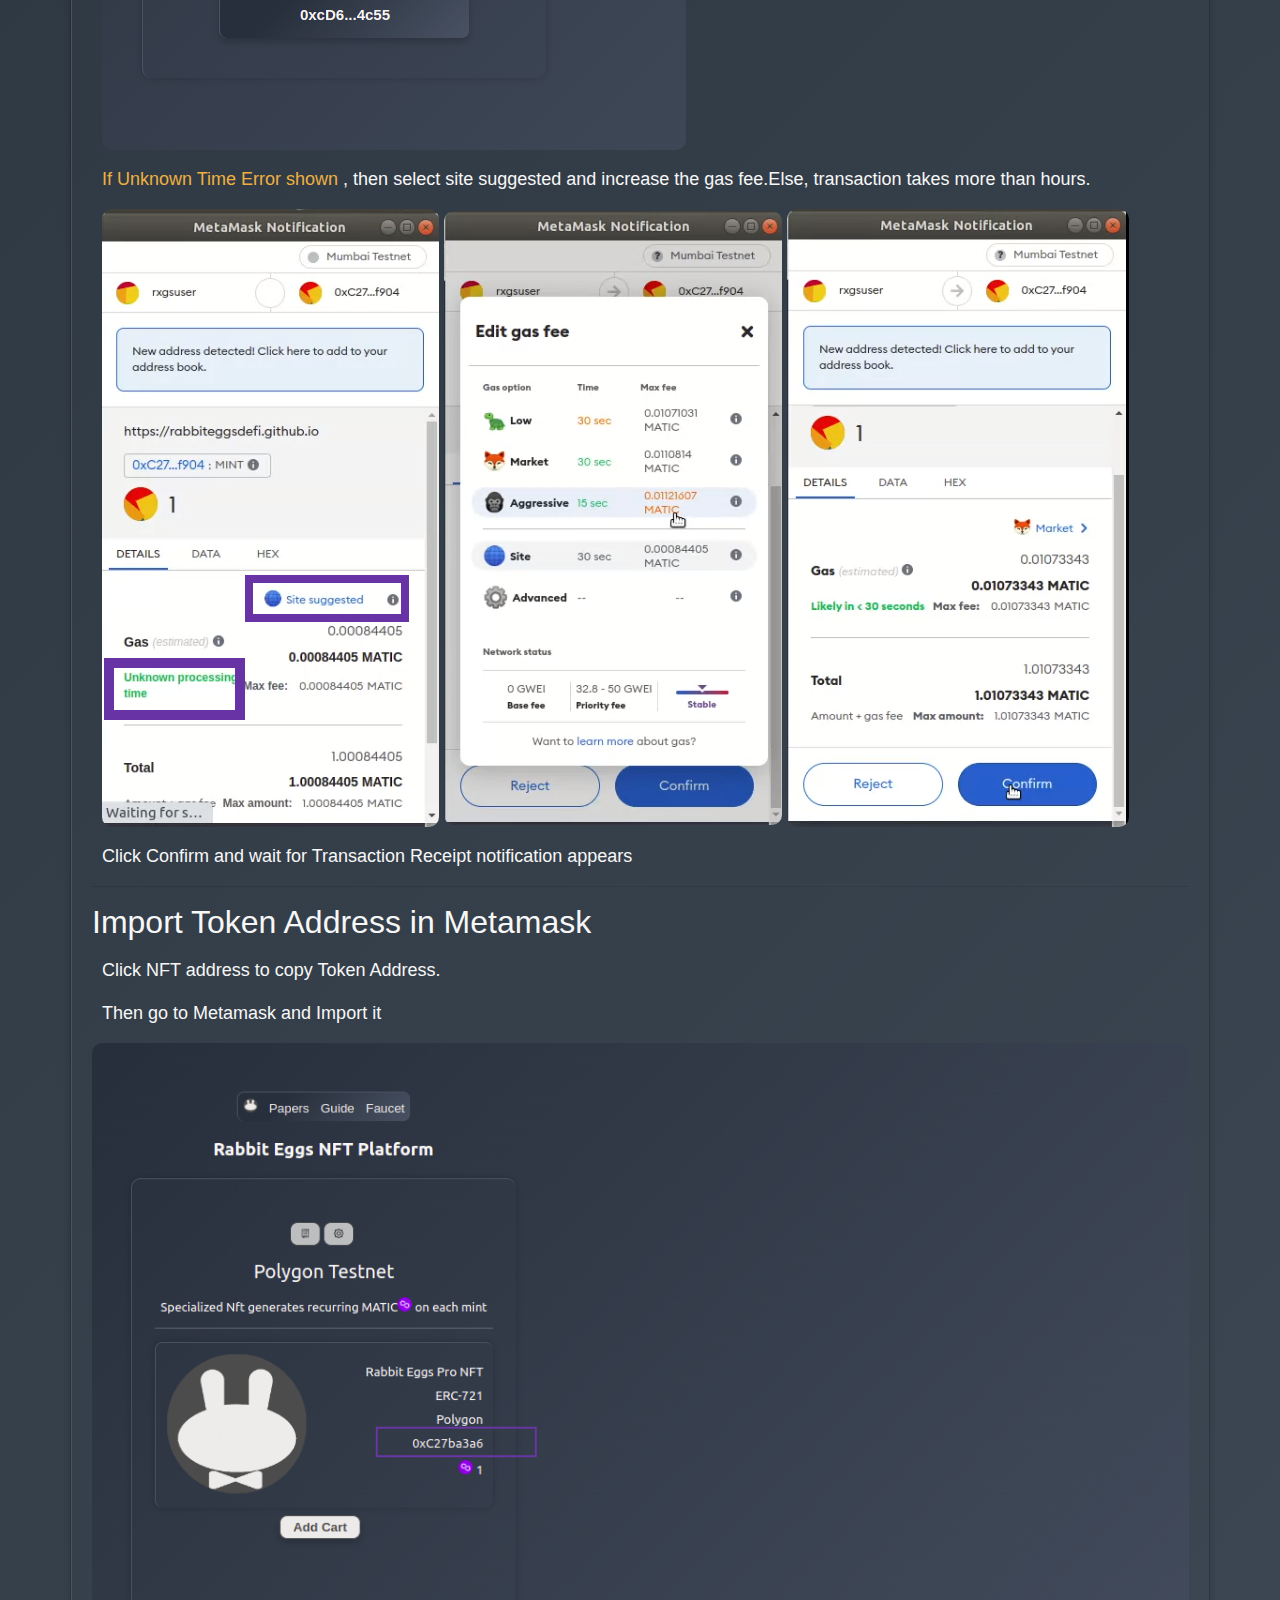
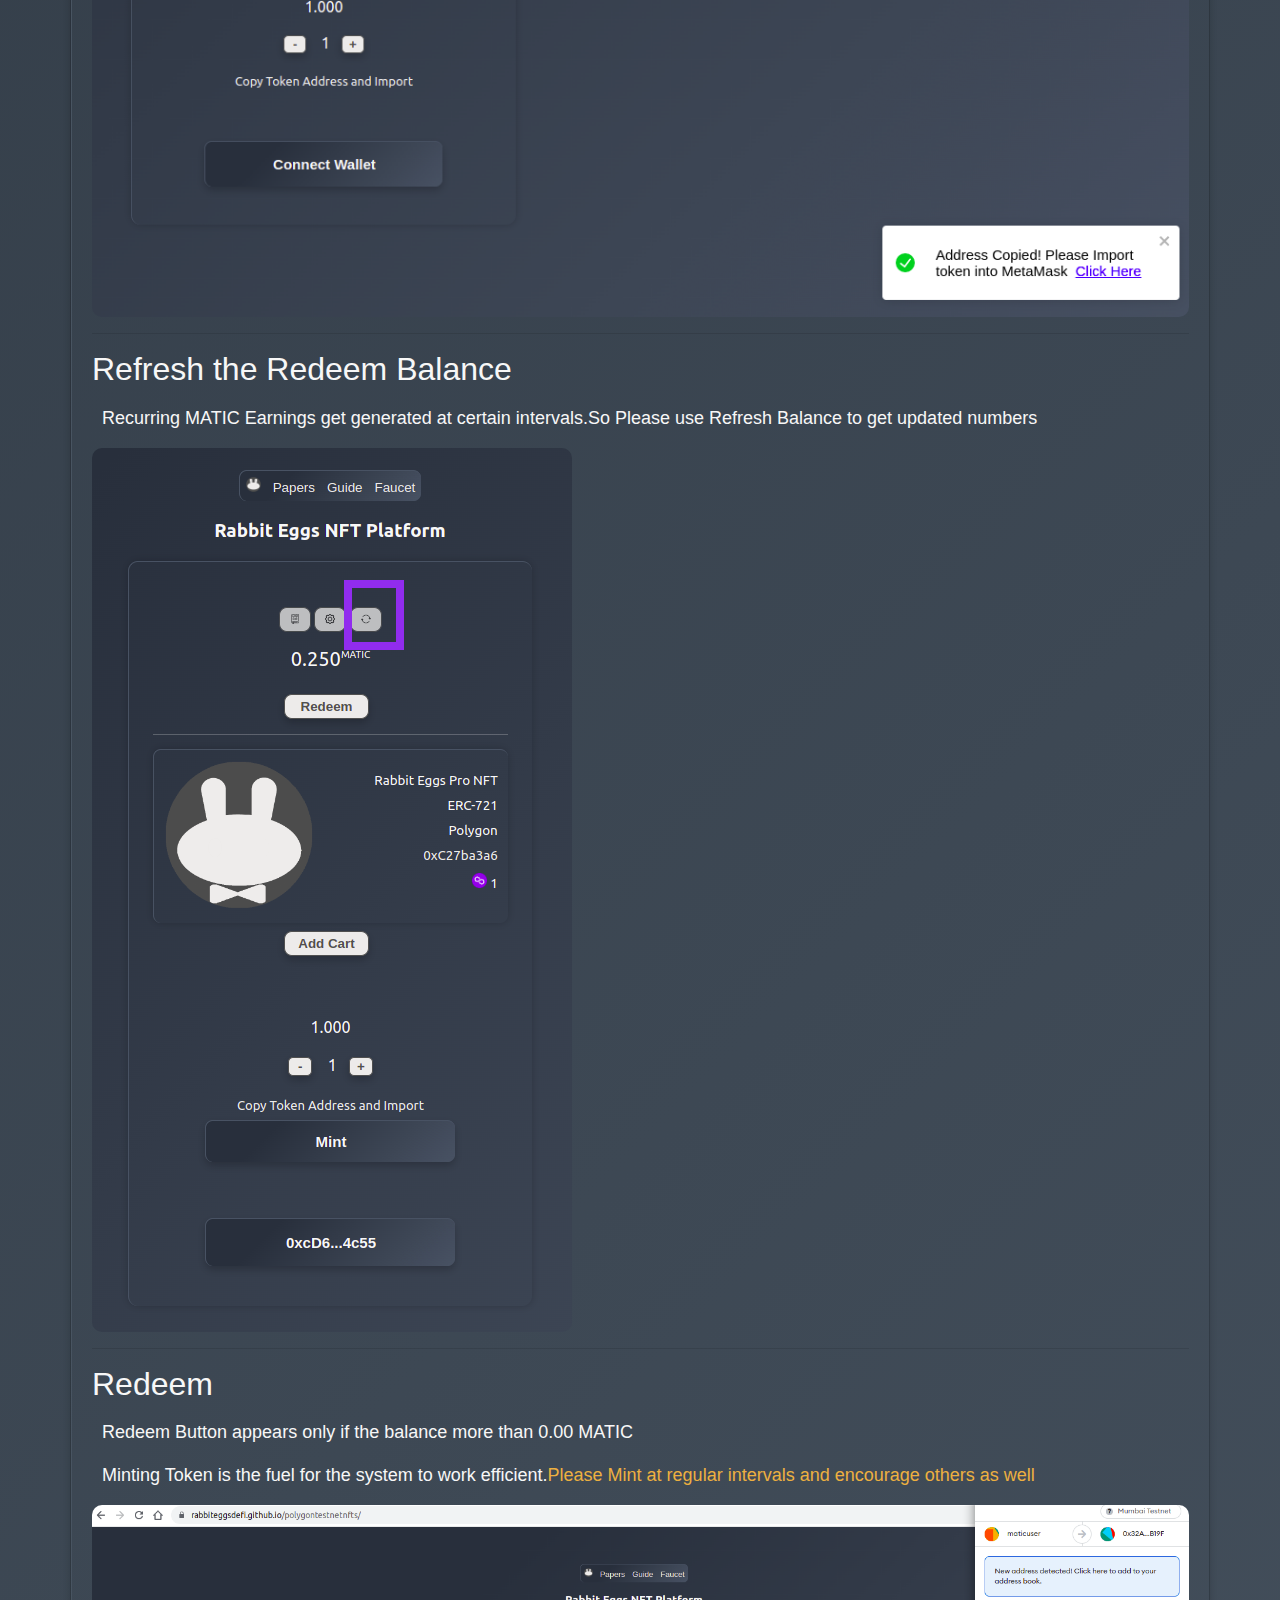
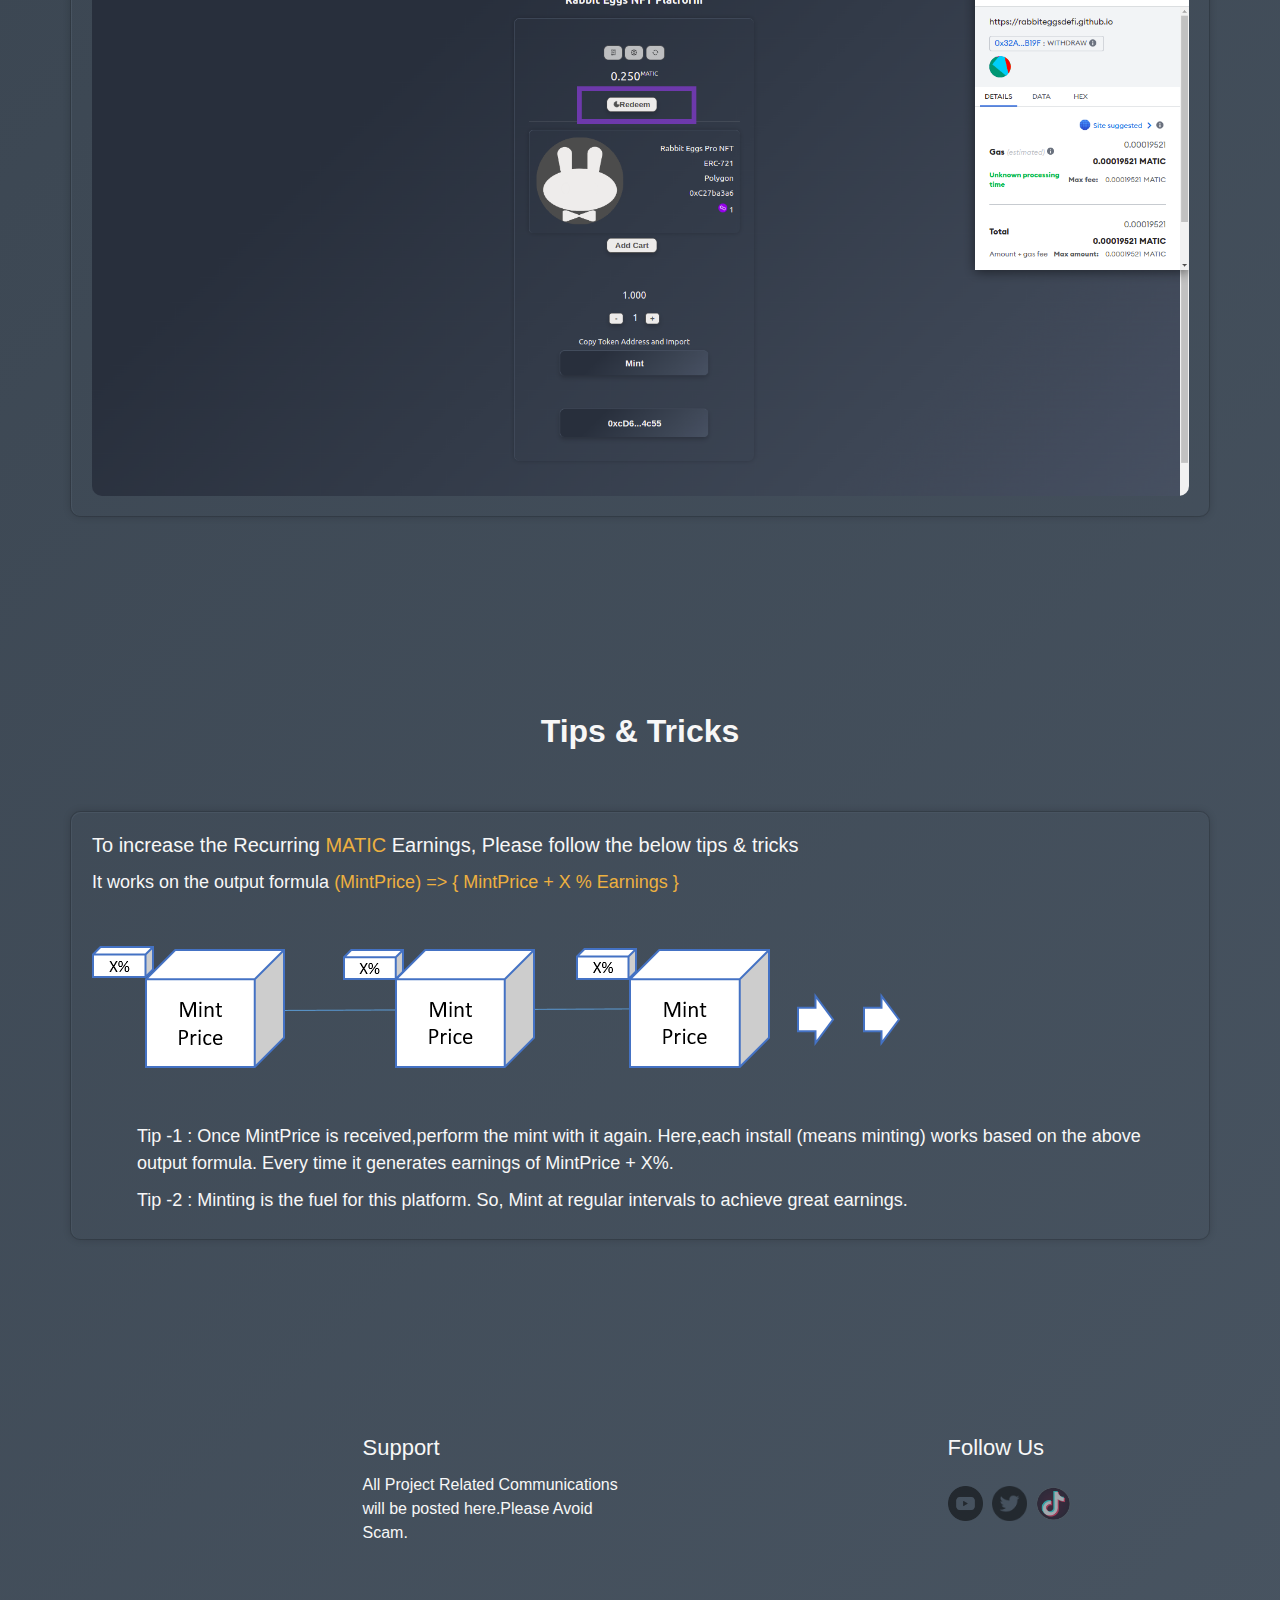
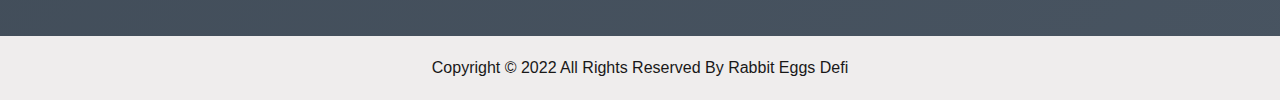
==== commit 1efba30c: "guide" ====
--- a/index.html
+++ b/index.html
@@ -114,9 +114,10 @@
   
                 </h5>
               <p class="card-text">
-                Mint 2 Earn Platform.Get Recurring Earning on minting NFT. 
-                <h2>Easy Steps</h2>
-                </p>
+                Mint 2 Earn Platform.<span class="textcolor">NFT generates recurring income to buyers as well creators.</span>
+              </p>
+
+                <!-- <h2>Easy Steps</h2>
   
                 <ul class="card-text">
                   <li>Connect wallet - Metamask</li>
@@ -125,112 +126,35 @@
                   <li>Import Token Address in Metamask</li>
                   <li>Refresh the Redeem Balance</li>
                   <li>Redeem</li>
-                </ul>
+                </ul> -->
                 <hr/>
                 <!-- I-->
                 <p class="card-text">
-                 <h2>Connect wallet - Metamask</h2>
+                 <h2>In 3 Simple Steps , Connect wallet - Mint - Redeem</h2>
                 </p>
   
-                <div class="mid-section">
-                  <p>Goto Rabbit Eggs DeFi <a target="_blank" href="https://rabbiteggsdefi.github.io/polygontestnetnfts/" >Mainnet</a></p>
-                  <p>Click Connect Wallet</p>
-                  <p>Perform Polygon Testnet Setup with instructions appears</p>
-                  <p>ChainId: 80001
-                     ChainName: "Mumbai Testnet",
-                     nativeCurrency: {
-                      name: "MATIC",
-                      symbol: "MATIC",
-                      decimals: 18
-                    }
-                    rpcUrls: ["https://rpc-mumbai.maticvigil.com"],
-                    blockExplorerUrls: ["https://mumbai.polygonscan.com/"]</p>
-                </div>
-  
-                <a target="_blank" href="images/1connectwallettest.png">
-                <img class="card-img-t" src="images/1connectwallettest.png" alt="Rabbit Eggs DeFi" />
+
+                <a target="_blank" href="images/mainnet1.png">
+                <img class="card-img-t" src="images/mainnet1.png" alt="Rabbit Eggs DeFi" />
                 </a>
-                
-                              <!-- I-->
-                              <hr/>
-                              <p class="card-text">
-                                <h2>Get MATIC Test Tokens from Faucet</h2>
-                               </p>
-                              
-                               <div class="mid-section">
-                                <p>Copy the Metamask address in the Polygon Testnet</p>
-                                <p>Goto Faucet and paste the copied metamask address to receive Test Matic Tokens</p>
-                                <p>Test Tokens are used to Mint NFT in the upcoming steps</p>
-                              </div>
-                
-                               <!-- <a target="_blank" href="images/2minttest.png">
-                               <img class="card-img-t" src="images/2minttest.png" alt="Rabbit Eggs DeFi" />
-                               </a>
-                 -->
-                <!-- I-->
-                <hr/>
+
+                <a target="_blank" href="images/mainnet2.png">
+                  <img class="card-img-t" src="images/mainnet2.png" alt="Rabbit Eggs DeFi" />
+                </a>
+  
                 <p class="card-text">
-                  <h2>Mint</h2>
+                  <h2>For Step-by-Step walk-through, please follow  <a href="#bsctestnet">Testnet Section</a></h2>
                  </p>
-                
-                 <div class="mid-section">
-                  <p>Press Add To Cart Button.</p>
-                  <p>Once Wallet Connected,You can see the Mint Button.</p>
-                  <p>Now select the quantity and hit Mint Button to see MetaMask Transaction Confirm Screen.</p>
-                  <p><span class="textcolor">If Unknown Time Error shown </span>, then select site suggested and increase the gas fee.Else, transaction takes more than hours.</p>
-                  <p>Click Confirm and wait for Transaction Receipt notification appears</p>
-                </div>
-  
-                 <a target="_blank" href="images/2minttest.png">
-                 <img class="card-img-t" src="images/2minttest.png" alt="Rabbit Eggs DeFi" />
-                 </a>
-  
-                   <!-- 1-->
-                   <hr/>
-                   <p class="card-text">
-                     <h2>Import Token Address in Metamask</h2>
-                    </p>
-                   
-                    <div class="mid-section">
-                      <p>Click Copy Token Address option. </p>
-                      <p>Goto Metamask and Import it</p>
-                   </div>
-  
-                    <a target="_blank" href="images/03importtokenstest.png">
-                    <img class="card-img-t" src="images/03importtokenstest.png" alt="Rabbit Eggs DeFi" />
-                    </a>
-                    
-  
-                                         <!-- 1-->
-                   <hr/>
-                   <p class="card-text">
-                     <h2>Refresh the Redeem Balance</h2>
-                    </p>
-                   
-                    <div class="mid-section">
-                      <p>Recurring MATIC Earnings get generated at certain intervals.So Please use Refresh Balance to get updated numbers</p>
-                     <p></p>
-                   </div>
-  
-                    <a target="_blank" href="images/3Redeemtest.png">
-                    <img class="card-img-t" src="images/3Redeemtest.png" alt="Rabbit Eggs DeFi" />
-                    </a>
-  
-                                                               <!-- 1-->
-                   <hr/>
-                   <p class="card-text">
-                     <h2>Redeem</h2>
-                    </p>
-                   
-                    <div class="mid-section">
-                      <p>Redeem Button appears only if the balance more than 0.00 MATIC </p>
-                      <p>Minting Token is the fuel for the system to work efficient.<span class="textcolor">Please Mint at regular intervals and encourage others as well</span></p>
-                   </div>
-  
-                    <a target="_blank" href="images/4Redeemtest.png">
-                    <img class="card-img-t" src="images/4Redeemtest.png" alt="Rabbit Eggs DeFi" />
-                    </a>
-  
+                <ul class="card-text">
+                  <li>Goto Rabbit Eggs DeFi <a target="_blank" href="https://rabbiteggsdefi.com/" >Mainnet</a></li>
+                  <li>Connect wallet - Metamask</li>
+                  <li>Get MATIC from the Exchange.<a target="blank" rel="noopener noreferrer" href="transfermatic2.html">Check Link</a></li>
+                  <li>Mint</li>
+                  <li>Import Token Address in Metamask</li>
+                  <li>Refresh the Redeem Balance</li>
+                  <li>Redeem</li>
+                </ul>
+
               </div>
             </div>
           </div>
